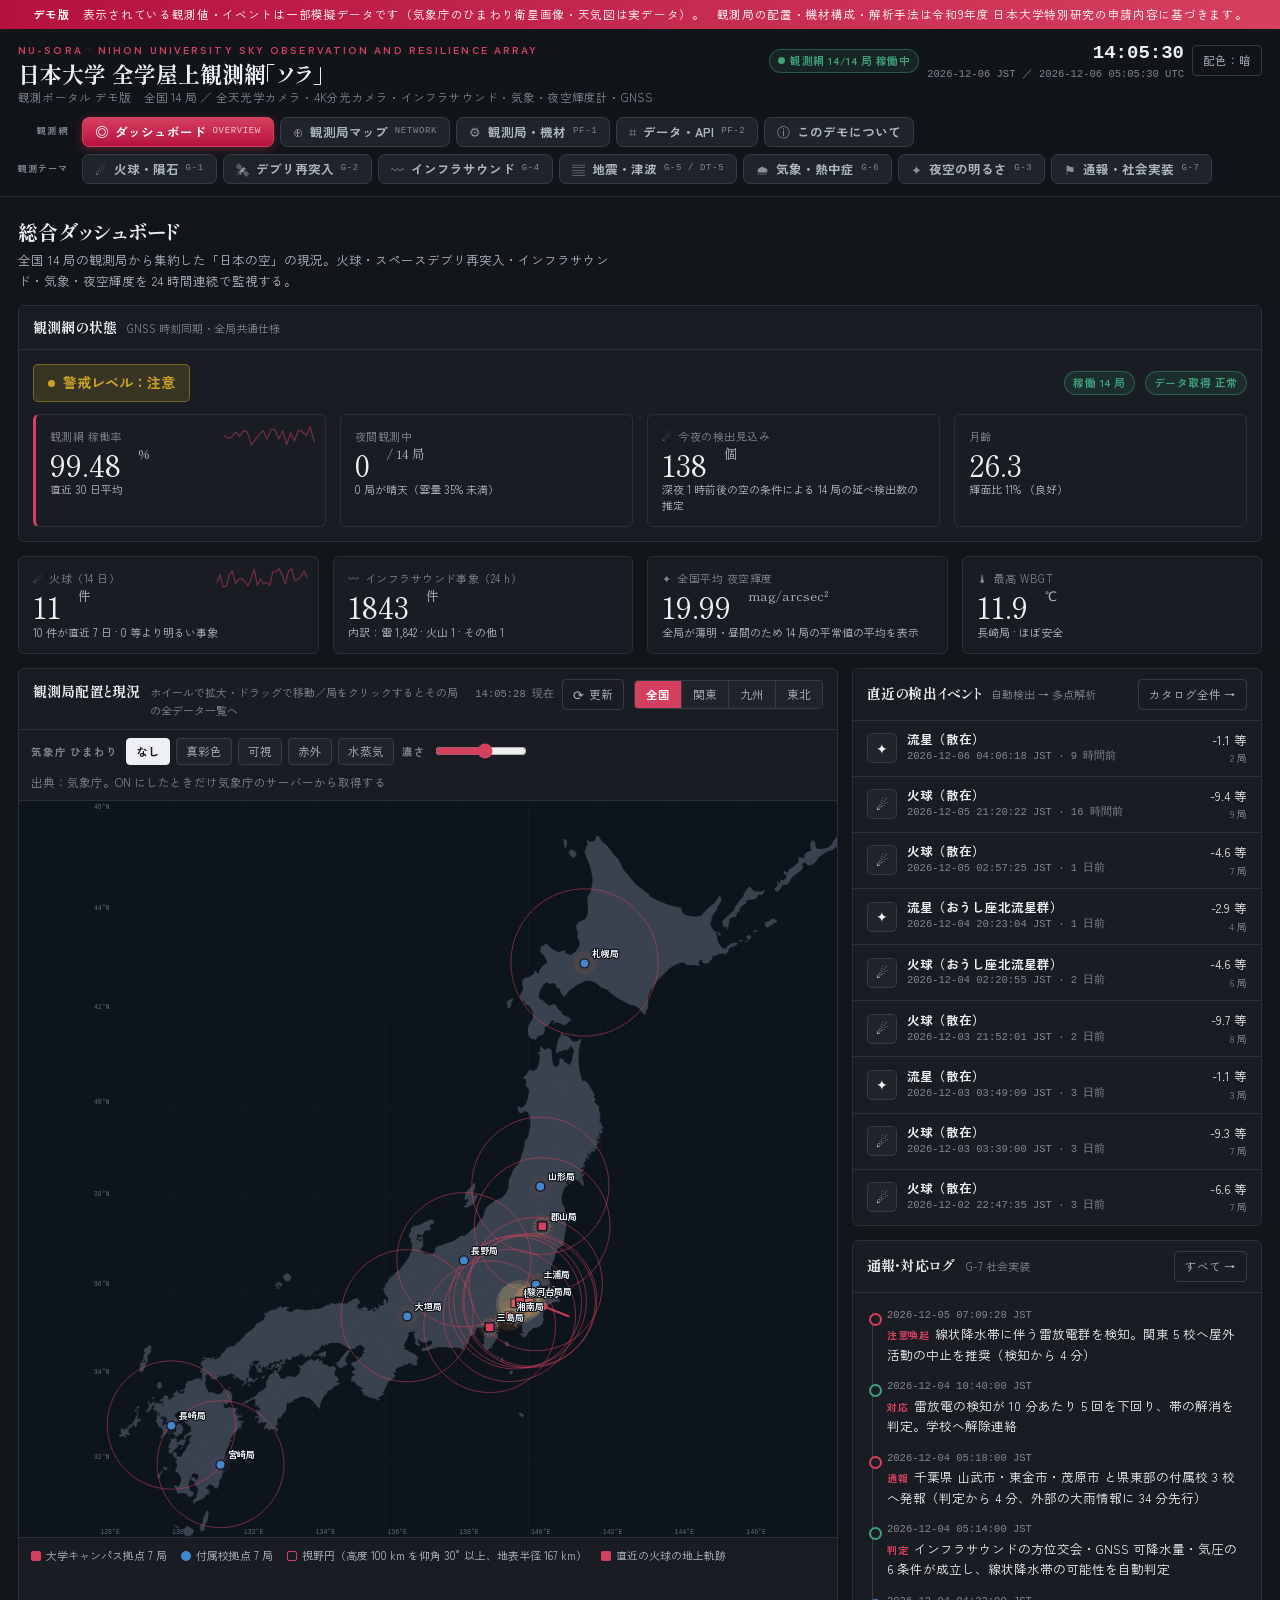
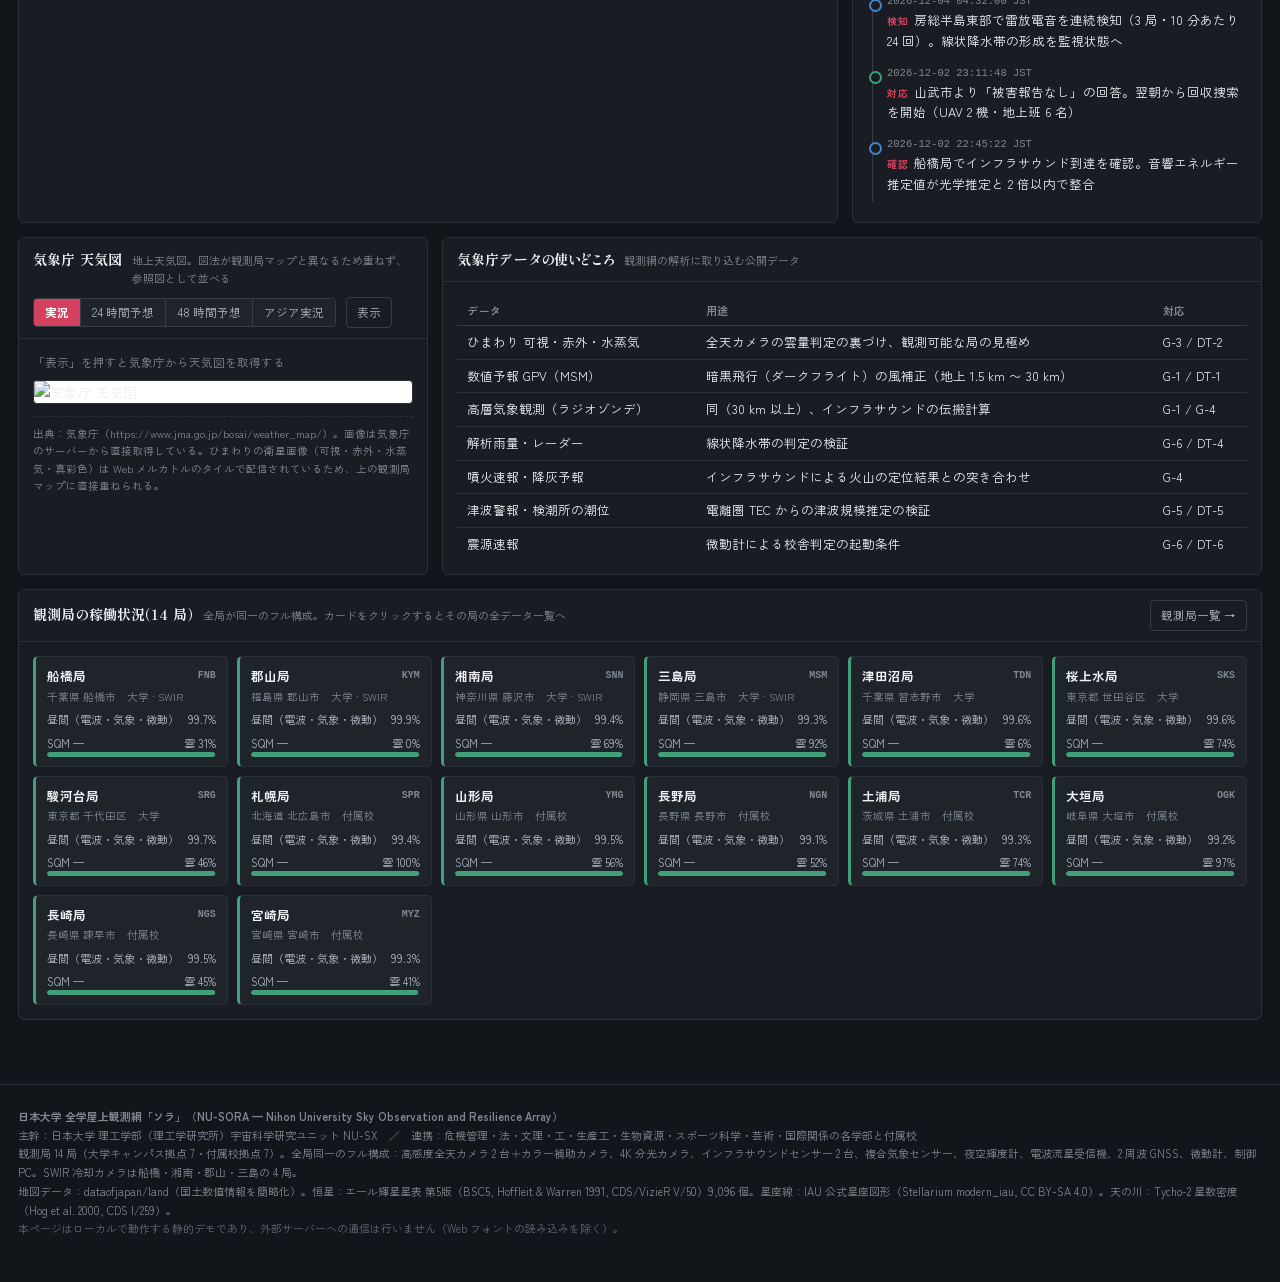
==== nu-sora/index.html @ f5c05a73 "生産工学部の津田沼局を加えて 14 局にする 観測局に生産工学部（津田沼・実籾）を代表する津田沼局（TDN、千葉県習志野市、 35.6940°N 140.0135°E、標高 60 m）を追加し、大学キ" ====
<!doctype html>
<html lang="ja" data-theme="dark">
<head>
<meta charset="utf-8">
<meta name="viewport" content="width=device-width, initial-scale=1">
<title>日本大学 全学屋上観測網「ソラ」（NU-SORA）観測ポータル デモ版</title>
<meta name="description" content="Nihon University Sky Observation and Resilience Array（NU-SORA）観測ポータルのデモ版。全国14局の火球・スペースデブリ再突入・インフラサウンド・気象・夜空輝度の統合表示。">
<meta name="robots" content="noindex">
<link rel="preconnect" href="https://fonts.googleapis.com">
<link rel="preconnect" href="https://fonts.gstatic.com" crossorigin>
<link rel="stylesheet" href="https://fonts.googleapis.com/css2?family=Shippori+Mincho:wght@500;700&family=Zen+Kaku+Gothic+New:wght@400;500;700&display=swap">
<link rel="stylesheet" href="css/app.css">
<link rel="icon" href="data:image/svg+xml,%3Csvg xmlns='http://www.w3.org/2000/svg' viewBox='0 0 32 32'%3E%3Crect width='32' height='32' rx='6' fill='%23B5123E'/%3E%3Cpath d='M6 24 L24 8' stroke='%23fff' stroke-width='2.4' stroke-linecap='round'/%3E%3Ccircle cx='24' cy='8' r='3.2' fill='%23fff'/%3E%3Ccircle cx='9' cy='11' r='1.2' fill='%23fff'/%3E%3Ccircle cx='15' cy='7' r='1' fill='%23fff'/%3E%3Ccircle cx='22' cy='21' r='1' fill='%23fff'/%3E%3C/svg%3E">
</head>
<body>
<a class="skiplink" href="#main">本文へ</a>
<div class="demo-bar">
  <b>デモ版</b>
  <span>表示されている観測値・イベントは一部模擬データです（気象庁のひまわり衛星画像・天気図は実データ）。</span>
  <span>観測局の配置・機材構成・解析手法は令和9年度 日本大学特別研究の申請内容に基づきます。</span>
</div>
<header class="top" id="head"></header>
<main id="main"></main>
<footer>
  <b>日本大学 全学屋上観測網「ソラ」（NU-SORA — Nihon University Sky Observation and Resilience Array）</b><br>
  主幹：日本大学 理工学部（理工学研究所）宇宙科学研究ユニット NU-SX　／　連携：危機管理・法・文理・工・生産工・生物資源・スポーツ科学・芸術・国際関係の各学部と付属校<br>
  観測局 14 局（大学キャンパス拠点 7・付属校拠点 7）。全局同一のフル構成：高感度全天カメラ 2 台＋カラー補助カメラ、4K 分光カメラ、インフラサウンドセンサー 2 台、複合気象センサー、夜空輝度計、電波流星受信機、2 周波 GNSS、微動計、制御 PC。SWIR 冷却カメラは船橋・湘南・郡山・三島の 4 局。<br>
  地図データ：dataofjapan/land（国土数値情報を簡略化）。恒星：エール輝星星表 第5版（BSC5, Hoffleit &amp; Warren 1991, CDS/VizieR V/50）9,096 個。星座線：IAU 公式星座図形（Stellarium modern_iau, CC BY-SA 4.0）。天の川：Tycho-2 星数密度（Hog et al. 2000, CDS I/259）。<br>
  <span style="opacity:.7">本ページはローカルで動作する静的デモであり、外部サーバーへの通信は行いません（Web フォントの読み込みを除く）。</span>
</footer>
<script src="js/geo-japan.js"></script>
<script src="js/starcatalog.js"></script>
<script src="js/core.js"></script>
<script src="js/data.js"></script>
<script src="js/events.js"></script>
<script src="js/map.js"></script>
<script src="js/jma.js"></script>
<script src="js/nied.js"></script>
<script src="js/sky.js"></script>
<script src="js/infra.js"></script>
<script src="js/sensors.js"></script>
<script src="js/views1.js"></script>
<script src="js/views2.js"></script>
<script src="js/views3.js"></script>
<script src="js/views4.js"></script>
<script src="js/app.js"></script>
</body>
</html>
---- nu-sora/css/app.css ----
/* NU-SORA デモ / スタイル（提案書図版と同じ配色・書体系統） */
:root{
  --bg:#12151A; --bg2:#0D1014; --panel:#191D23; --panel2:#1F242B; --sea:#0E141B; --land:#39424E;
  --ink:#EDEFF2; --ink2:#AEB6C0; --muted:#7E8792; --rule:#2A3038; --rule2:#353C46;
  --accent:#D6405F; --accent2:#B5123E;
  --c-u:#D6405F; --c-s:#4585CC;
  --c-ok:#3FA07A; --c-cau:#C9A227; --c-warn:#D98A1C; --c-crit:#D6405F; --c-info:#4585CC;
  --c-sky:#7C6FD0; --c-infra:#3FA07A; --c-met:#3D8FBF; --c-spec:#C77DBB;
  --tip-bg:#0B0E12; --shadow:0 8px 30px rgba(0,0,0,.45);
  color-scheme:dark;
}
:root[data-theme="light"]{
  --bg:#F3F4F2; --bg2:#EAECEA; --panel:#FFFFFF; --panel2:#F7F8F7; --sea:#E6ECEF; --land:#D9D8D1;
  --ink:#1E2226; --ink2:#575E66; --muted:#8A9198; --rule:#D9DCDF; --rule2:#C7CCD2;
  --accent:#B5123E; --accent2:#8E0E31;
  --c-u:#B5123E; --c-s:#1F5FA8;
  --c-ok:#2E8B6A; --c-cau:#B08A12; --c-warn:#D98A1C; --c-crit:#B5123E; --c-info:#1F5FA8;
  --c-sky:#5A4CB0; --c-infra:#2E8B6A; --c-met:#256B94; --c-spec:#9B4E90;
  --tip-bg:#1E2226; --shadow:0 6px 24px rgba(0,0,0,.14);
  color-scheme:light;
}
*{box-sizing:border-box}
html,body{margin:0;padding:0}
body{overflow-x:hidden;background:var(--bg);color:var(--ink);font-size:13.5px;line-height:1.65;
  font-family:"Zen Kaku Gothic New","Hiragino Sans","Noto Sans JP","Yu Gothic UI",sans-serif;
  font-feature-settings:"palt";-webkit-font-smoothing:antialiased}
h1,h2,h3,h4{font-family:"Shippori Mincho","Hiragino Mincho ProN","Yu Mincho",serif;font-weight:700;margin:0}
a{color:var(--accent);text-decoration:none} a:hover{text-decoration:underline}
button{font:inherit}
.num,.mono{font-variant-numeric:tabular-nums;font-family:ui-monospace,"SFMono-Regular",Menlo,Consolas,monospace}

/* ---------- ヘッダ ---------- */
.demo-bar{background:linear-gradient(90deg,var(--accent2),var(--accent));color:#fff;font-size:11.5px;
  letter-spacing:.06em;padding:5px 18px;display:flex;gap:12px;align-items:center;justify-content:center;flex-wrap:wrap}
.demo-bar b{font-weight:700}
header.top{position:sticky;top:0;z-index:40;background:color-mix(in srgb,var(--bg) 92%,transparent);
  backdrop-filter:blur(10px);border-bottom:1px solid var(--rule)}
.top-in{max-width:1440px;margin:0 auto;padding:12px 18px 0;display:grid;grid-template-columns:1fr auto;gap:14px;align-items:start}
.brand .eyebrow{font-size:10.5px;letter-spacing:.2em;color:var(--accent);font-weight:700;text-transform:uppercase}
.brand h1{font-size:22px;line-height:1.2;margin:2px 0 1px}
.brand .sub{font-size:11.5px;color:var(--muted);letter-spacing:.02em}
.hstat{display:flex;gap:8px;align-items:center;flex-wrap:wrap;justify-content:flex-end}
.clock{text-align:right;line-height:1.35}
.clock .jst{font-size:19px;font-weight:600;font-variant-numeric:tabular-nums;font-family:ui-monospace,monospace}
.clock .utc{font-size:10.5px;color:var(--muted);font-variant-numeric:tabular-nums;font-family:ui-monospace,monospace}
.iconbtn{background:none;border:1px solid var(--rule2);color:var(--ink2);border-radius:4px;padding:5px 10px;
  font-size:11.5px;cursor:pointer;white-space:nowrap}
.iconbtn:hover{border-color:var(--accent);color:var(--ink)}
.iconbtn:disabled{opacity:.55;cursor:default}
.reftool{display:inline-flex;align-items:center;gap:8px}
.reftool .reftime{font-size:10.5px;color:var(--muted);font-variant-numeric:tabular-nums;
  font-family:ui-monospace,monospace;white-space:nowrap}
.refbtn{display:inline-flex;align-items:center;gap:5px}
.refbtn .refico{display:inline-block;font-size:13px;line-height:1}
.refbtn.spin .refico{animation:refspin .7s linear infinite}
@keyframes refspin{to{transform:rotate(360deg)}}
@media (prefers-reduced-motion:reduce){.refbtn.spin .refico{animation:none}}
nav.tabs{max-width:1440px;margin:0 auto;padding:10px 18px 12px;display:flex;flex-direction:column;gap:7px}
.tabrow{display:flex;gap:6px;flex-wrap:wrap;align-items:center}
.tabrow .grp{font-size:9px;letter-spacing:.12em;color:var(--muted);font-weight:700;
  width:6.4em;flex:none;text-align:right;padding-right:8px;white-space:nowrap}
nav.tabs button{display:inline-flex;align-items:center;gap:7px;cursor:pointer;white-space:nowrap;
  background:var(--panel2);border:1px solid var(--rule2);border-radius:7px;color:var(--ink2);
  padding:6px 12px;font-size:12.5px;line-height:1.3;
  transition:border-color .13s,background .13s,color .13s,transform .13s}
nav.tabs button .ic{font-size:13px;line-height:1;opacity:.75}
nav.tabs button .lb{font-weight:600}
nav.tabs button .tg{font-size:9px;letter-spacing:.07em;color:var(--muted);font-family:ui-monospace,monospace}
nav.tabs button:hover{border-color:var(--accent);color:var(--ink);transform:translateY(-1px)}
nav.tabs button:hover .ic{opacity:1}
nav.tabs button:focus-visible{outline:2px solid var(--accent);outline-offset:2px}
nav.tabs button[aria-selected="true"]{background:linear-gradient(180deg,var(--accent),var(--accent2));
  border-color:var(--accent);color:#fff;box-shadow:0 2px 10px color-mix(in srgb,var(--accent) 34%,transparent)}
nav.tabs button[aria-selected="true"] .ic{opacity:1}
nav.tabs button[aria-selected="true"] .tg{color:rgba(255,255,255,.72)}
@media(max-width:760px){
  nav.tabs{padding:8px 12px 10px;gap:5px}
  .tabrow .grp{display:none}
  nav.tabs button{padding:5px 9px;font-size:11.5px;gap:5px}
  nav.tabs button .tg{display:none}
}
main{max-width:1440px;margin:0 auto;padding:18px 18px 64px}
.page-h{margin-bottom:14px}
.page-h h2{font-size:20px;margin-bottom:2px}
.page-h p{margin:0;color:var(--ink2);font-size:12.5px;max-width:86ch}
.grid{display:grid;gap:14px}
.grid>*{min-width:0}
.g2{grid-template-columns:repeat(2,minmax(0,1fr))}
.g3{grid-template-columns:repeat(3,minmax(0,1fr))}
.g4{grid-template-columns:repeat(4,minmax(0,1fr))}
.g-2-1{grid-template-columns:minmax(0,2fr) minmax(0,1fr)}
.g-1-2{grid-template-columns:minmax(0,1fr) minmax(0,2fr)}
.g-3-2{grid-template-columns:minmax(0,3fr) minmax(0,2fr)}
@media(max-width:1180px){.g4{grid-template-columns:repeat(2,minmax(0,1fr))}
  .g3,.g-2-1,.g-1-2,.g-3-2{grid-template-columns:minmax(0,1fr)}}
@media(max-width:760px){
  .g2,.g4{grid-template-columns:minmax(0,1fr)}
  main{padding:14px 12px 48px}
  .top-in{grid-template-columns:minmax(0,1fr);padding:10px 12px 0}
  .hstat{justify-content:flex-start}
  .brand h1{font-size:19px}
  .demo-bar{padding:5px 12px;font-size:11px;gap:6px}
  .kpi .kv{font-size:25px}
  .kpi.has-spark .kl{padding-right:0}
  .kpi .spark{display:none}
  .clock{text-align:left}
  .clock .jst{font-size:17px}
  .panel-b{padding:11px}
  .kv.wide{grid-template-columns:8em minmax(0,1fr)}
}

/* ---------- パネル ---------- */
.panel{background:var(--panel);border:1px solid var(--rule);border-radius:6px;overflow:hidden}
.panel-h{display:flex;align-items:baseline;gap:10px;padding:10px 14px;border-bottom:1px solid var(--rule);flex-wrap:wrap}
.panel-h h3{font-size:14px;letter-spacing:.01em}
.panel-note{font-size:11px;color:var(--muted);flex:1}
.panel-h .tools{margin-left:auto;display:flex;gap:6px;align-items:center;flex-wrap:wrap}
.panel-b{padding:14px}
.panel-b.flush{padding:0}
.panel.hero{border-color:var(--rule2)}

/* ---------- KPI ---------- */
.kpi{background:var(--panel);border:1px solid var(--rule);border-radius:6px;padding:12px 14px;position:relative;overflow:hidden}
.kpi .kl{font-size:11px;color:var(--muted);letter-spacing:.04em;display:flex;gap:6px;align-items:center;min-height:1.6em}
.kpi.has-spark .kl{padding-right:104px}
.kpi .kv{font-family:"Shippori Mincho",serif;font-size:30px;line-height:1.15;font-variant-numeric:tabular-nums;margin-top:2px}
.kpi .kv small{font-size:13px;font-family:inherit;color:var(--ink2);margin-left:3px}
.kpi .ks{font-size:11px;color:var(--ink2);margin-top:1px;line-height:1.45}
.kpi .spark{position:absolute;right:10px;top:10px;opacity:.5;width:92px}
.kpi.acc{border-left:3px solid var(--accent)}

/* ---------- バッジ・部品 ---------- */
.badge{display:inline-flex;align-items:center;gap:5px;font-size:10.5px;font-weight:700;letter-spacing:.05em;
  padding:2px 8px;border-radius:999px;border:1px solid var(--rule2);color:var(--ink2);white-space:nowrap}
.badge.ok{color:var(--c-ok);border-color:color-mix(in srgb,var(--c-ok) 45%,transparent);background:color-mix(in srgb,var(--c-ok) 12%,transparent)}
.badge.warn{color:var(--c-warn);border-color:color-mix(in srgb,var(--c-warn) 45%,transparent);background:color-mix(in srgb,var(--c-warn) 12%,transparent)}
.badge.crit{color:var(--c-crit);border-color:color-mix(in srgb,var(--c-crit) 50%,transparent);background:color-mix(in srgb,var(--c-crit) 14%,transparent)}
.badge.info{color:var(--c-info);border-color:color-mix(in srgb,var(--c-info) 45%,transparent);background:color-mix(in srgb,var(--c-info) 12%,transparent)}
.badge.dim{opacity:.75}
.dot{width:7px;height:7px;border-radius:50%;background:currentColor;display:inline-block}
.mbar{height:5px;background:var(--rule);border-radius:3px;overflow:hidden;min-width:48px}
.mbar i{display:block;height:100%;background:var(--accent);border-radius:3px}
.mbar i.ok{background:var(--c-ok)} .mbar i.warn{background:var(--c-warn)} .mbar i.crit{background:var(--c-crit)}
.mbar i.info{background:var(--c-info)}
.chips{display:flex;gap:6px;flex-wrap:wrap}
.chip{border:1px solid var(--rule2);background:var(--panel2);color:var(--ink2);border-radius:4px;
  padding:3px 9px;font-size:11.5px;cursor:pointer}
.chip:hover{border-color:var(--accent);color:var(--ink)}
.chip[aria-pressed="true"]{background:var(--ink);color:var(--bg);border-color:var(--ink);font-weight:700}
:root[data-theme="light"] .chip[aria-pressed="true"]{background:var(--ink);color:#fff}
.seg{display:inline-flex;border:1px solid var(--rule2);border-radius:4px;overflow:hidden}
.seg button{background:var(--panel2);border:0;border-right:1px solid var(--rule2);color:var(--ink2);
  padding:4px 11px;font-size:11.5px;cursor:pointer}
.seg button:last-child{border-right:0}
.seg button[aria-pressed="true"]{background:var(--accent);color:#fff;font-weight:700}
.note{font-size:11.5px;color:var(--muted);margin-top:8px;line-height:1.6}
.src{font-size:10.5px;color:var(--muted);border-top:1px dashed var(--rule);padding-top:8px;margin-top:12px}

/* ---------- 定義リスト ---------- */
.kv{display:grid;grid-template-columns:auto 1fr;gap:2px 14px;margin:0;font-size:12.5px}
.kv dt{color:var(--muted);white-space:nowrap}
.kv dd{margin:0;font-variant-numeric:tabular-nums}
.kv.wide{grid-template-columns:9.5em 1fr}
.kv2{display:grid;grid-template-columns:repeat(2,auto 1fr);gap:2px 14px}
@media(max-width:700px){.kv2{grid-template-columns:auto 1fr}}
dd.hi{color:var(--accent);font-weight:700}
dd.mono,dt.mono{font-family:ui-monospace,monospace}

/* ---------- テーブル ---------- */
.tw{overflow-x:auto}
table.tbl{border-collapse:collapse;width:100%;font-size:12.5px}
table.tbl th{text-align:left;font-weight:700;color:var(--muted);font-size:10.5px;letter-spacing:.06em;
  padding:6px 10px;border-bottom:1px solid var(--rule2);white-space:nowrap;position:sticky;top:0;background:var(--panel)}
table.tbl td b{white-space:nowrap}
table.tbl td{padding:6px 10px;border-bottom:1px solid var(--rule);vertical-align:middle;font-variant-numeric:tabular-nums}
table.tbl tr:last-child td{border-bottom:0}
table.tbl tbody tr.clk{cursor:pointer}
table.tbl tbody tr.clk:hover{background:var(--panel2)}
table.tbl tbody tr.on{background:color-mix(in srgb,var(--accent) 12%,transparent)}
table.tbl td.r,table.tbl th.r{text-align:right}
table.tbl td.c,table.tbl th.c{text-align:center}
table.tbl .sm{font-size:11px;color:var(--muted)}
table.tbl.refs td{padding:9px 12px;line-height:1.7}
table.tbl.refs td:first-child{width:52%}
table.tbl.refs i{font-style:normal;color:var(--ink)}
table.tbl.refs td:last-child{color:var(--ink2);font-size:12px}
table.tbl.refs .refsub{font-size:11px;color:var(--muted)}
table.tbl.refs a.doi{display:inline-block;margin:4px 8px 0 0;font-size:11px;font-family:ui-monospace,monospace;
  border:1px solid var(--rule2);border-radius:3px;padding:1px 7px;text-decoration:none;color:var(--accent)}
table.tbl.refs a.doi:hover{border-color:var(--accent);text-decoration:none}

/* ---------- チャート ---------- */
svg.chart{width:100%;height:auto;display:block;overflow:visible}
svg.chart .grid{stroke:var(--rule);stroke-width:.7}
svg.chart .grid-v{opacity:.5}
svg.chart .axl{font-size:10px;fill:var(--muted);font-family:ui-monospace,monospace}
svg.chart .axt{font-size:9.5px;fill:var(--muted);letter-spacing:.04em}
svg.gauge{width:180px;height:auto;display:block}
svg.gauge .gv{font-family:"Shippori Mincho",serif;font-size:24px;font-weight:700;fill:var(--ink)}
svg.gauge .gl{font-size:10px;fill:var(--muted)}
svg.gauge .axl{font-size:9px;fill:var(--muted)}
svg.spark{display:block}
.legend{display:flex;gap:12px;flex-wrap:wrap;font-size:11px;color:var(--ink2);margin-top:8px}
.legend .lg{display:inline-flex;align-items:center;gap:5px}
.legend .lg i{width:11px;height:9px;display:inline-block;border-radius:2px}

/* ---------- 地図 ---------- */
.mapwrap{position:relative;background:var(--sea);border-radius:4px;overflow:hidden;--mk:1}
svg.jmap{width:100%;height:auto;display:block;cursor:grab;touch-action:none}
svg.jmap.grabbing{cursor:grabbing}
.m-sea{fill:var(--sea)}
.m-pref{fill:var(--land);stroke:#4A5462;stroke-width:.45;stroke-opacity:.9}
:root[data-theme="light"] .m-pref{stroke:#FBFBFA;stroke-width:.5}
.m-grid .gl{stroke:var(--rule);stroke-width:.5;opacity:.55}
.m-grid .gt{font-size:8px;fill:var(--muted);opacity:.75;font-family:ui-monospace,monospace}
.fov{fill:none;stroke:var(--accent);stroke-width:calc(1 * var(--mk));vector-effect:non-scaling-stroke}
.stm{cursor:pointer}
.stm .mk{fill:var(--c-u);stroke:var(--bg);stroke-width:1.6;transform:scale(var(--mk));transform-origin:0 0}
.stm.s .mk{fill:var(--c-s)}
.stm.q-warn .mk{fill:var(--c-warn)} .stm.q-down .mk{fill:var(--muted)}
.stm .swirring{fill:none;stroke:var(--ink);stroke-width:.9;opacity:.5;stroke-dasharray:2 2;transform:scale(var(--mk));transform-origin:0 0}
.stm:hover .mk,.stm:focus .mk{stroke:var(--ink)}
.stm.sel .mk{stroke:var(--accent);stroke-width:2.6}
.stm .halo{pointer-events:none}
.m-lbl .stl{font-size:calc(11px * var(--mk));fill:var(--ink);paint-order:stroke;stroke:var(--sea);stroke-width:calc(2.6px * var(--mk));
  stroke-linejoin:round;font-weight:600;pointer-events:none}
.maptip{position:absolute;z-index:6;background:var(--tip-bg);color:#F2F3F4;border-radius:5px;padding:8px 11px;
  font-size:11.5px;max-width:280px;pointer-events:none;box-shadow:var(--shadow);line-height:1.5}
:root[data-theme="light"] .maptip{color:#F2F3F4}
.maptip b{font-size:12.5px;display:block}
.maptip span{display:block}
.maptip .mt-s{opacity:.7;font-size:10.5px}
.maptip .mt-h{opacity:.85;margin-top:4px;font-size:10.5px}
.maptip .mt-d{opacity:.6;font-size:10px;font-family:ui-monospace,monospace;margin-top:3px}
.maptip .mt-x{margin-top:5px;padding-top:5px;border-top:1px solid rgba(255,255,255,.16);font-size:11px}
.mapbar{display:flex;gap:8px;align-items:center;flex-wrap:wrap;padding:8px 12px;border-bottom:1px solid var(--rule);font-size:11.5px}
.mapbar .lbl{color:var(--muted);font-size:10.5px;letter-spacing:.08em;font-weight:700}
.maplegend{display:flex;gap:14px;flex-wrap:wrap;padding:8px 12px;border-top:1px solid var(--rule);font-size:11px;color:var(--ink2)}
.maplegend i{width:10px;height:10px;display:inline-block;border-radius:2px;margin-right:5px;vertical-align:-1px}
.gradbar{height:9px;width:150px;border-radius:2px;display:inline-block;vertical-align:-1px}

/* ---------- サロゲートモデルの稼働表示 ---------- */
.srg-live{display:flex;gap:14px;align-items:center;flex-wrap:wrap;padding:8px 12px;margin-bottom:11px;
  background:var(--bg2);border:1px solid var(--rule);border-left:3px solid var(--c-ok);border-radius:4px;
  font-size:11.5px;color:var(--ink2)}
.srg-live b{color:var(--ink)}
.srg-live .srg-dot{width:8px;height:8px;border-radius:50%;background:var(--c-ok);display:inline-block;
  box-shadow:0 0 0 0 color-mix(in srgb,var(--c-ok) 70%,transparent);animation:srgpulse 2s infinite}
@keyframes srgpulse{70%{box-shadow:0 0 0 7px rgba(0,0,0,0)}100%{box-shadow:0 0 0 0 rgba(0,0,0,0)}}
@media (prefers-reduced-motion:reduce){.srg-live .srg-dot{animation:none}}
.srg-live .srg-kv{font-variant-numeric:tabular-nums}
.draft{background:var(--bg2);border:1px solid var(--rule);border-radius:4px;padding:12px 14px;
  font-size:12.5px;line-height:1.75;white-space:pre-wrap;color:var(--ink2)}

/* ---------- 気象庁オーバーレイ ---------- */
.jma-bar{border-bottom:1px solid var(--rule)}
.jma-bar .jma-stat{font-size:10.5px;color:var(--muted);font-variant-numeric:tabular-nums;min-width:9em}
.jma-op{width:92px;accent-color:var(--accent);vertical-align:middle}
.jma-sat image{image-rendering:auto}
.jma-chart{display:block;width:100%;height:auto;margin-top:8px;border:1px solid var(--rule);
  border-radius:4px;background:#fff}

/* ---------- 全天カメラ ---------- */
.allsky{display:block;border-radius:4px;background:#0A0D12}
.skygrid{display:grid;grid-template-columns:repeat(auto-fill,minmax(210px,1fr));gap:12px}
.skycard{background:var(--panel2);border:1px solid var(--rule);border-radius:5px;overflow:hidden;cursor:pointer}
.skycard:hover{border-color:var(--accent)}
.skycard .sc-h{display:flex;justify-content:space-between;align-items:center;padding:6px 9px;font-size:11.5px}
.skycard .sc-h b{font-weight:700}

/* ---------- センサー別カード ---------- */
.sngrid{display:grid;grid-template-columns:repeat(auto-fill,minmax(215px,1fr));gap:10px}
.sncard{background:var(--bg2);border:1px solid var(--rule);border-radius:5px;padding:8px 10px 6px;cursor:pointer}
.sncard:hover{border-color:var(--accent)}
.sncard .sn-h{display:flex;align-items:center;gap:6px;font-size:12px}
.sncard .sn-h .sid{font-size:9.5px;color:var(--muted);font-family:ui-monospace,monospace}
.sncard .sn-h .hint{font-size:10px}
.sncard .sn-big{font-family:"Shippori Mincho",serif;font-size:25px;line-height:1.2;margin:3px 0 4px;
  font-variant-numeric:tabular-nums;display:flex;align-items:baseline;gap:4px;flex-wrap:wrap}
.sncard .sn-big small{font-size:10.5px;font-family:"Zen Kaku Gothic New",sans-serif;color:var(--ink2)}
.sncard .sn-big .sn-sub{font-size:10px;font-family:"Zen Kaku Gothic New",sans-serif;color:var(--muted)}
.sncard .sn-rows{display:grid;grid-template-columns:1fr 1fr;gap:1px 10px;font-size:11px;color:var(--ink2);
  font-variant-numeric:tabular-nums}
.sncard .sn-rows .sm{font-size:10px;color:var(--muted)}
.sncard .sn-foot{display:flex;align-items:center;justify-content:space-between;gap:6px;margin-top:5px;
  padding-top:5px;border-top:1px solid var(--rule)}

/* ---------- 電波流星 FFT ---------- */
.hrogrid{display:grid;grid-template-columns:repeat(auto-fill,minmax(268px,1fr));gap:10px}
.hrocard{background:#05070d;border:1px solid var(--rule);border-radius:5px;padding:6px 8px 3px;cursor:pointer}
.hrocard:hover{border-color:var(--accent)}
.hrocard .hro-h{display:flex;align-items:center;gap:6px;font-size:12px;margin-bottom:3px;color:var(--ink)}
.hrocard .hro-h .sid{font-size:9.5px;color:var(--muted);font-family:ui-monospace,monospace}
canvas.hrofft{display:block;width:100%;height:auto;image-rendering:pixelated}
.hrolegend{display:flex;gap:14px;flex-wrap:wrap;font-size:11px;color:var(--ink2);margin-top:10px}

/* ---------- インフラサウンド 実況グラフ ---------- */
.infbar{display:flex;gap:10px;align-items:center;flex-wrap:wrap;padding-bottom:10px;
  border-bottom:1px solid var(--rule);margin-bottom:11px}
.infbar .lbl{font-size:10.5px;letter-spacing:.08em;color:var(--muted);font-weight:700}
.chip.chch{display:inline-flex;align-items:center;gap:6px}
.chip.chch .bdot{width:9px;height:9px;border-radius:2px;display:inline-block;opacity:.3}
.chip.chch .chband{font-size:9.5px;color:var(--muted);font-family:ui-monospace,monospace}
.chip.chch[aria-pressed="true"]{background:var(--panel2);color:var(--ink);border-color:var(--bc);font-weight:700}
.chip.chch[aria-pressed="true"] .bdot{opacity:1}
.infgrid{display:grid;grid-template-columns:repeat(auto-fill,minmax(270px,1fr));gap:10px}
.infcard{background:var(--bg2);border:1px solid var(--rule);border-radius:5px;padding:7px 9px 4px;cursor:pointer}
.infcard:hover{border-color:var(--accent)}
.infcard.bad{border-left:3px solid var(--c-warn)}
.infcard .inf-h{display:flex;align-items:center;gap:7px;font-size:12px;margin-bottom:3px}
.infcard .inf-h .sid{font-size:9.5px;color:var(--muted);font-family:ui-monospace,monospace}
canvas.infstrip{display:block;width:100%;height:auto}

/* ---------- イベント一覧 ---------- */
.evlist{display:flex;flex-direction:column}
.evrow{display:grid;grid-template-columns:auto 1fr auto;gap:10px;align-items:center;padding:9px 14px;
  border-bottom:1px solid var(--rule);cursor:pointer}
.evrow:hover{background:var(--panel2)}
.evrow.on{background:color-mix(in srgb,var(--accent) 10%,transparent)}
.evrow:last-child{border-bottom:0}
.evrow .ei{width:30px;height:30px;border-radius:5px;display:grid;place-items:center;font-size:14px;
  background:var(--panel2);border:1px solid var(--rule2)}
.evrow .en{font-size:12.5px;font-weight:600;line-height:1.35}
.evrow .em{font-size:10.5px;color:var(--muted);font-family:ui-monospace,monospace}
.evrow .ev{text-align:right;font-variant-numeric:tabular-nums;font-size:12.5px;white-space:nowrap}
.evrow .ev small{display:block;font-size:10px;color:var(--muted)}

/* ---------- タイムライン ---------- */
.tl{list-style:none;margin:0;padding:0 0 0 20px;position:relative}
.tl:before{content:"";position:absolute;left:5px;top:6px;bottom:6px;width:1px;background:var(--rule2)}
.tl li{position:relative;padding:0 0 13px}
.tl li:before{content:"";position:absolute;left:-18px;top:6px;width:9px;height:9px;border-radius:50%;
  background:var(--panel);border:2px solid var(--accent)}
.tl li.i-info:before{border-color:var(--c-info)} .tl li.i-ok:before{border-color:var(--c-ok)}
.tl li.i-warn:before{border-color:var(--c-warn)}
.tl .tt{font-size:10.5px;color:var(--muted);font-family:ui-monospace,monospace}
.tl .tx{font-size:12.5px}
.tl .tg{font-size:10px;font-weight:700;letter-spacing:.06em;color:var(--accent);margin-right:6px}

/* ---------- 機材リスト ---------- */
.eqlist{display:grid;gap:8px}
.eqrow{display:grid;grid-template-columns:auto 1fr auto;gap:10px;align-items:start;
  padding:8px 10px;background:var(--panel2);border:1px solid var(--rule);border-radius:4px}
.eqrow .ec{font-size:9.5px;letter-spacing:.08em;color:var(--muted);border:1px solid var(--rule2);
  border-radius:3px;padding:1px 6px;white-space:nowrap;margin-top:2px}
.eqrow .en{font-size:12.5px;font-weight:600}
.eqrow .ed{font-size:11px;color:var(--ink2);line-height:1.5}
.eqrow .et{font-size:10.5px;color:var(--muted)}

/* ---------- スペクトル ---------- */
.spec-lines{display:flex;gap:6px;flex-wrap:wrap;margin-top:10px}
.spec-lines .sl{font-size:10.5px;border:1px solid var(--rule2);border-radius:3px;padding:1px 7px;
  font-family:ui-monospace,monospace;color:var(--ink2)}
.spec-lines .sl.hi{border-color:var(--accent);color:var(--accent);font-weight:700}
.spec-lines .sl.band{font-weight:700}
.specbar{display:flex;gap:10px;align-items:center;flex-wrap:wrap;padding:0 0 10px;
  border-bottom:1px solid var(--rule);margin-bottom:10px}
.specbar .lbl{font-size:10.5px;letter-spacing:.08em;color:var(--muted);font-weight:700}
.chip.band{display:inline-flex;align-items:center;gap:6px}
.chip.band .bdot{width:9px;height:9px;border-radius:2px;display:inline-block;opacity:.35}
.chip.band[aria-pressed="true"]{background:var(--panel2);color:var(--ink);border-color:var(--bc);font-weight:700}
.chip.band[aria-pressed="true"] .bdot{opacity:1}
.specref{display:grid;grid-template-columns:repeat(auto-fit,minmax(280px,1fr));gap:12px;margin-top:12px;
  padding-top:12px;border-top:1px dashed var(--rule)}
.specfig{margin:0}
.specfig img{width:100%;height:auto;display:block;border:1px solid var(--rule);border-radius:4px;background:#fff}
.specfig figcaption{font-size:10.5px;color:var(--muted);margin-top:5px;line-height:1.5}

/* ---------- その他 ---------- */
.hint{font-size:11.5px;color:var(--muted)}
.split{display:flex;gap:10px;align-items:center;flex-wrap:wrap}
.spacer{flex:1}
.big{font-family:"Shippori Mincho",serif;font-size:26px;font-variant-numeric:tabular-nums;line-height:1.2}
.lvl{display:inline-flex;align-items:center;gap:8px;padding:6px 14px;border-radius:5px;font-weight:700;font-size:14px}
.lvl.平常{background:color-mix(in srgb,var(--c-ok) 16%,transparent);color:var(--c-ok);border:1px solid color-mix(in srgb,var(--c-ok) 40%,transparent)}
.lvl.注意{background:color-mix(in srgb,var(--c-cau) 18%,transparent);color:var(--c-cau);border:1px solid color-mix(in srgb,var(--c-cau) 45%,transparent)}
.lvl.警戒{background:color-mix(in srgb,var(--c-warn) 18%,transparent);color:var(--c-warn);border:1px solid color-mix(in srgb,var(--c-warn) 45%,transparent)}
.lvl.重大{background:color-mix(in srgb,var(--c-crit) 18%,transparent);color:var(--c-crit);border:1px solid color-mix(in srgb,var(--c-crit) 45%,transparent)}
.stgrid{display:grid;grid-template-columns:repeat(auto-fill,minmax(178px,1fr));gap:9px}
.stcard{background:var(--panel2);border:1px solid var(--rule);border-radius:5px;padding:9px 11px;cursor:pointer;
  border-left:3px solid var(--c-ok)}
.stcard:hover{border-color:var(--accent);border-left-color:var(--accent)}
.stcard.warn{border-left-color:var(--c-warn)} .stcard.down{border-left-color:var(--muted)}
.stcard .sn{font-size:12.5px;font-weight:700;display:flex;justify-content:space-between;align-items:center;gap:6px}
.stcard .sid{font-size:10px;color:var(--muted);font-family:ui-monospace,monospace}
.stcard .sr{font-size:10.5px;color:var(--muted);margin-top:1px}
.stcard .sv{font-size:11px;color:var(--ink2);margin-top:5px;display:flex;justify-content:space-between;font-variant-numeric:tabular-nums}
.api{background:var(--bg2);border:1px solid var(--rule);border-radius:4px;padding:11px 13px;font-size:11.5px;
  font-family:ui-monospace,monospace;overflow-x:auto;white-space:pre;line-height:1.6;color:var(--ink2)}
.api .k{color:var(--c-info)} .api .m{color:var(--c-ok);font-weight:700} .api .c{color:var(--muted)}
/* 通報ワークフロー */
.chip.wfchip{display:inline-flex;align-items:center;gap:7px;padding:5px 12px;font-size:12.5px}
.chip.wfchip .wfic{font-size:14px;line-height:1}
.chip.wfchip .wftag{font-size:9.5px;color:var(--muted);letter-spacing:.04em}
.chip.wfchip[aria-pressed="true"] .wftag{color:color-mix(in srgb,var(--bg) 70%,var(--ink))}
:root[data-theme="light"] .chip.wfchip[aria-pressed="true"] .wftag{color:rgba(255,255,255,.75)}
.wflead{font-size:12.5px;color:var(--ink2);margin:12px 0 4px;line-height:1.6}
.wflead b{font-family:"Shippori Mincho",serif;font-size:14px;color:var(--ink)}
svg.wf .wfstep{cursor:pointer}
svg.wf .wfstep rect{fill:var(--panel2);stroke:var(--rule2);stroke-width:1;transition:stroke .12s,fill .12s}
svg.wf .wfstep:hover rect{stroke:var(--accent)}
svg.wf .wfstep:focus{outline:none}
svg.wf .wfstep:focus rect{stroke:var(--accent);stroke-width:2}
svg.wf .wfstep rect.on{fill:color-mix(in srgb,var(--accent) 14%,var(--panel2));stroke:var(--accent);stroke-width:1.8}
svg.wf .wfat{fill:var(--accent)}
svg.wf .wfname{font-size:13px;font-weight:700;fill:var(--ink)}
svg.wf .wfdesc{fill:var(--ink2)}
svg.wf .wfmore{font-size:9.5px;fill:var(--muted)}
svg.wf .wfstep:hover .wfmore{fill:var(--accent)}
.stagebox{margin-top:12px}
.stagepanel{background:var(--panel2);border:1px solid var(--rule2);border-left:3px solid var(--accent);
  border-radius:5px;padding:13px 15px}
.stagehead{display:flex;align-items:center;gap:10px;flex-wrap:wrap;padding-bottom:9px;border-bottom:1px solid var(--rule)}
.stagehead b{font-size:15px;font-family:"Shippori Mincho",serif}
.stageno{font-size:10.5px;font-family:ui-monospace,monospace;color:#fff;background:var(--accent);
  border-radius:3px;padding:1px 7px;font-weight:700}
.tier{display:grid;grid-template-columns:auto 1fr;gap:4px 12px;font-size:12px}
footer{max-width:1440px;margin:0 auto;padding:22px 18px 44px;border-top:1px solid var(--rule);
  color:var(--muted);font-size:11px;line-height:1.7}
.skiplink{position:absolute;left:-9999px}
.skiplink:focus{left:8px;top:8px;background:var(--panel);padding:6px 12px;z-index:99;border-radius:4px}
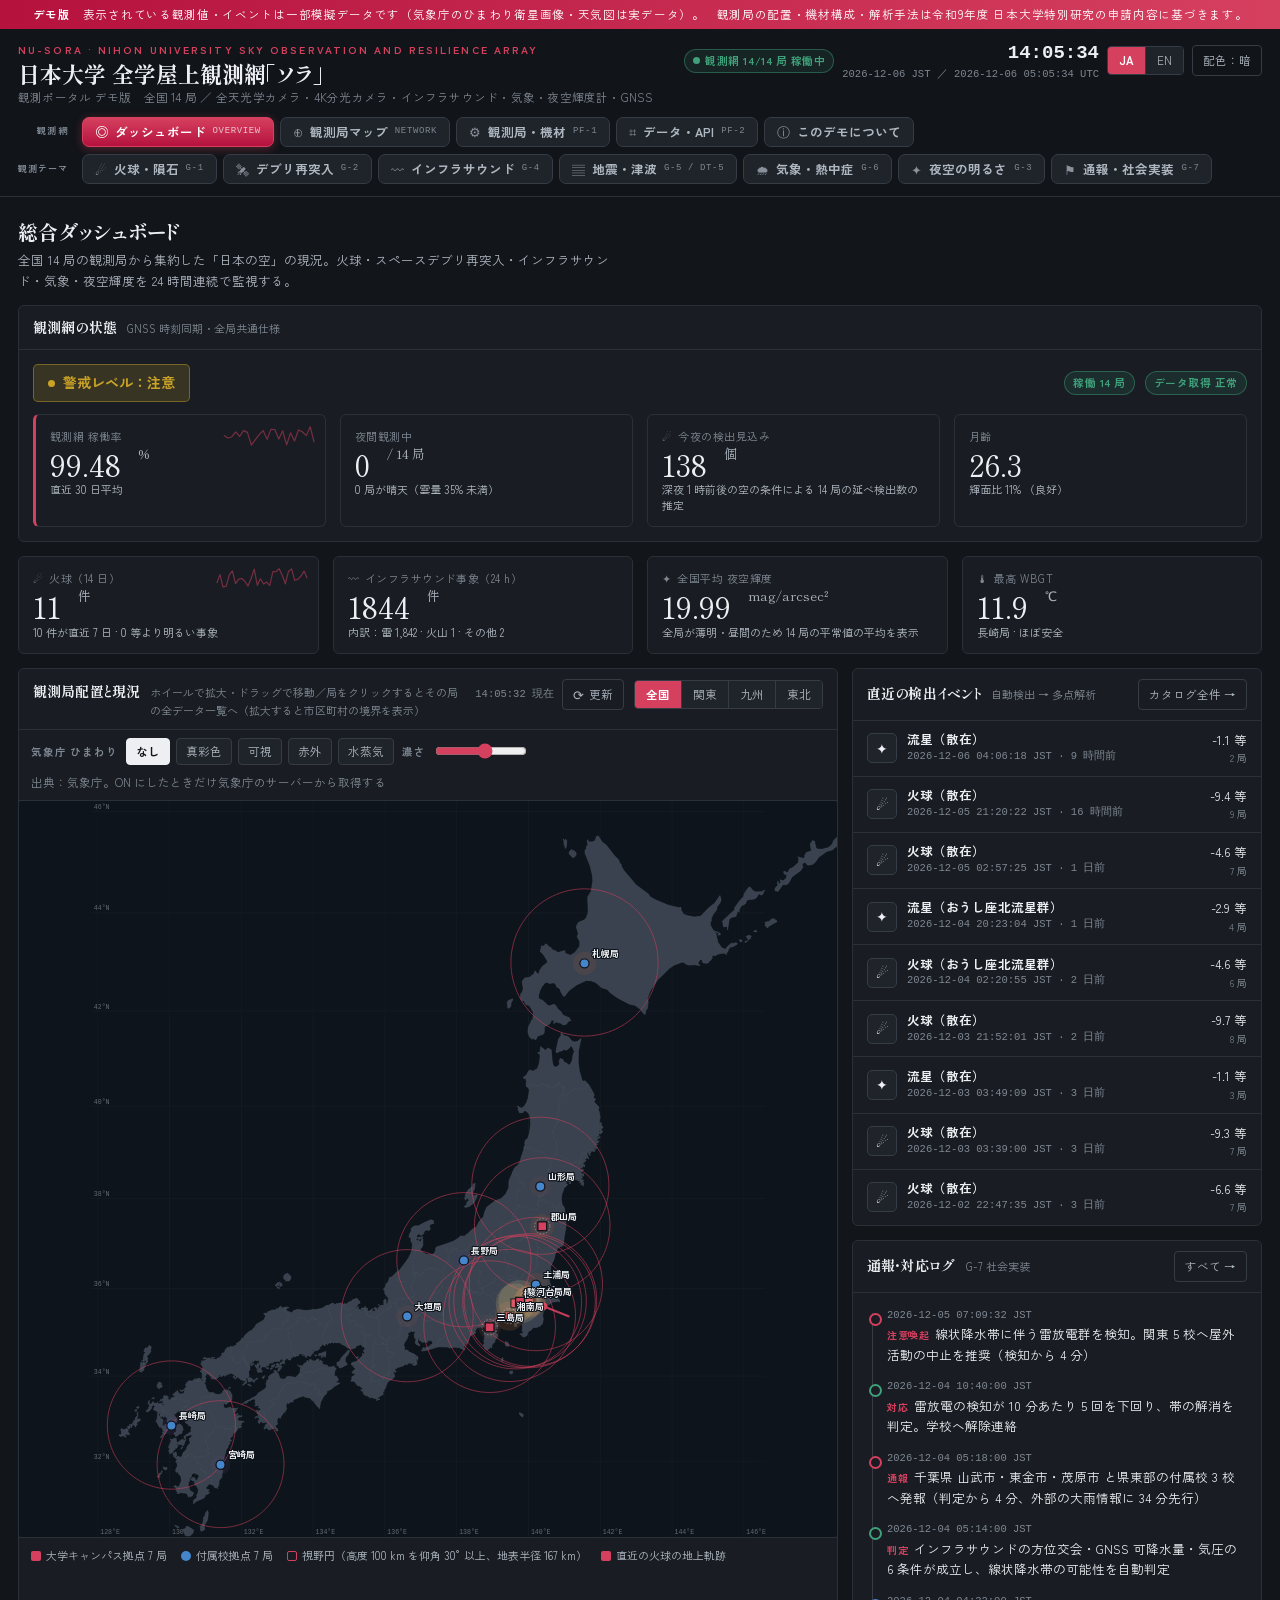
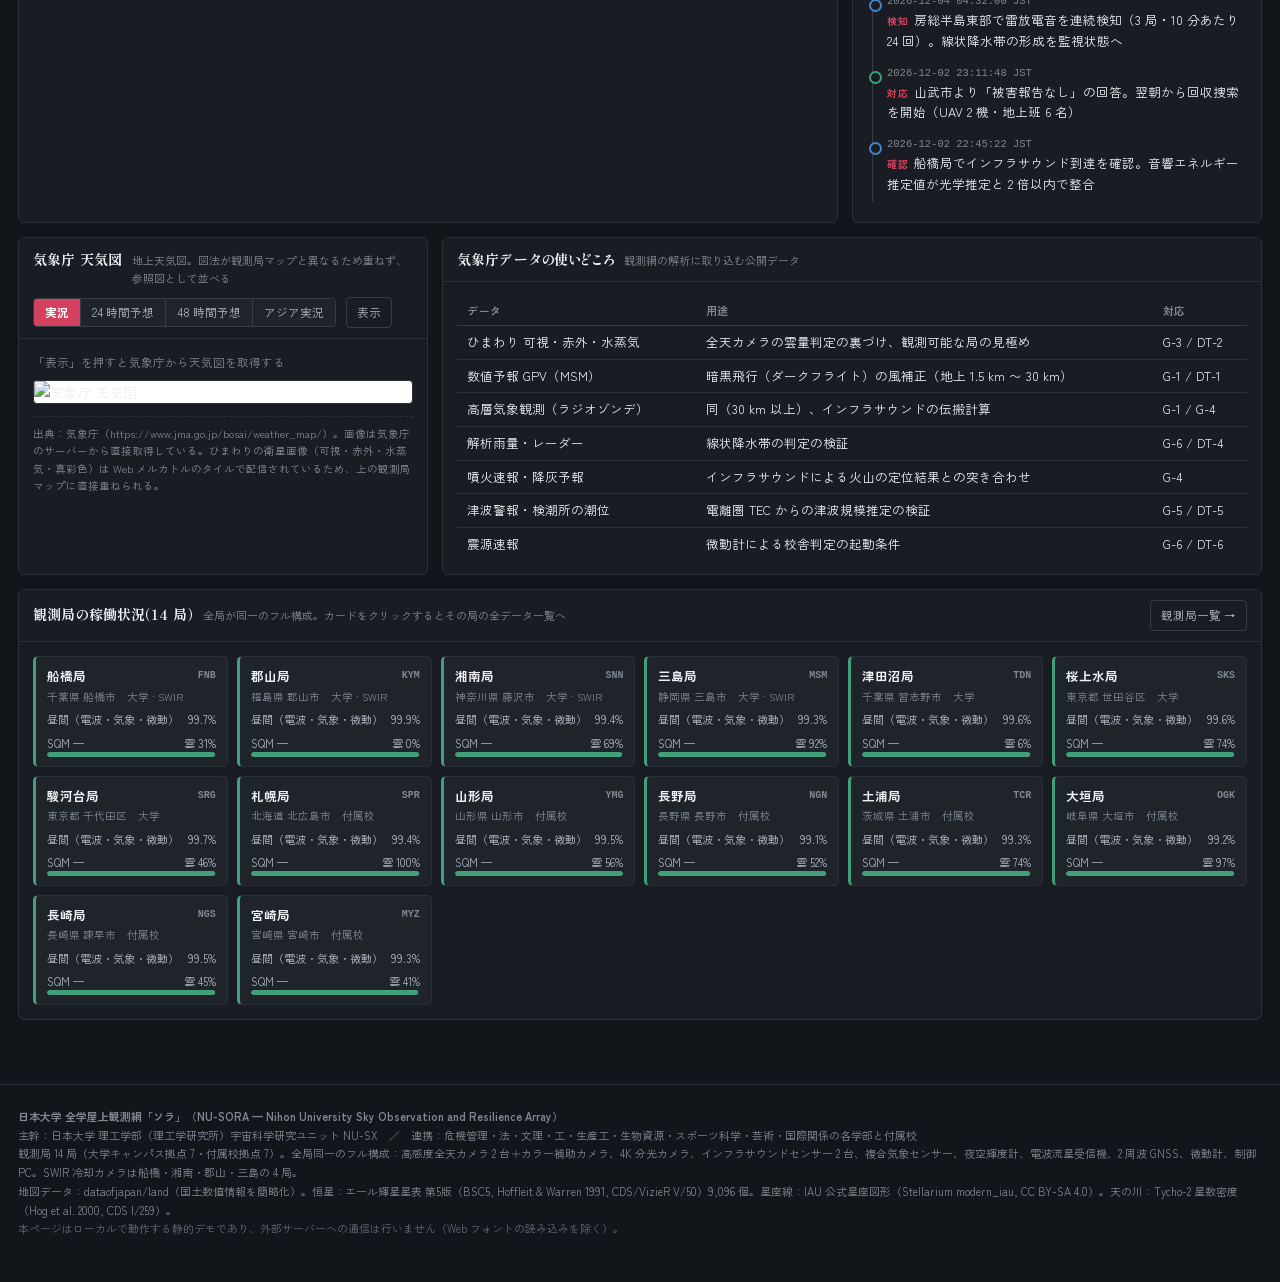
==== commit 5408016e: "市区町村境界の詳細地図、ガンダム望遠鏡、組成のON/OFF、英語版を追加 局所マップ（帯の推定位置と雷放電の定位、地上軌跡と落下域確率地図、音源定位、 震央と検知した観測局、破片化地点）に市区町村の境" ====
--- a/nu-sora/index.html
+++ b/nu-sora/index.html
@@ -31,14 +31,18 @@
 <script src="js/geo-japan.js"></script>
 <script src="js/starcatalog.js"></script>
 <script src="js/core.js"></script>
+<script src="js/i18n-en.js"></script>
+<script src="js/i18n.js"></script>
 <script src="js/data.js"></script>
 <script src="js/events.js"></script>
+<script src="js/muni-index.js"></script>
 <script src="js/map.js"></script>
 <script src="js/jma.js"></script>
 <script src="js/nied.js"></script>
 <script src="js/sky.js"></script>
 <script src="js/infra.js"></script>
 <script src="js/sensors.js"></script>
+<script src="js/gundam.js"></script>
 <script src="js/views1.js"></script>
 <script src="js/views2.js"></script>
 <script src="js/views3.js"></script>
--- a/nu-sora/css/app.css
+++ b/nu-sora/css/app.css
@@ -209,9 +209,14 @@
 svg.jmap{width:100%;height:auto;display:block;cursor:grab;touch-action:none}
 svg.jmap.grabbing{cursor:grabbing}
 .m-sea{fill:var(--sea)}
-.m-pref{fill:var(--land);stroke:#4A5462;stroke-width:.45;stroke-opacity:.9}
-:root[data-theme="light"] .m-pref{stroke:#FBFBFA;stroke-width:.5}
+.m-pref{fill:var(--land);stroke:#4A5462;stroke-width:.5;stroke-opacity:.9;stroke-linejoin:round;vector-effect:non-scaling-stroke}
+:root[data-theme="light"] .m-pref{stroke:#C6CCD3;stroke-width:.6}
 .m-grid .gl{stroke:var(--rule);stroke-width:.5;opacity:.55}
+.m-city{fill:var(--land);stroke:#6E7886;stroke-opacity:.75;stroke-width:.5;stroke-linejoin:round;vector-effect:non-scaling-stroke;pointer-events:none}
+:root[data-theme="light"] .m-city{stroke:#BDC3CA;stroke-opacity:.95}
+.m-cname{fill:var(--muted);opacity:.62;pointer-events:none;text-anchor:middle;
+         font-family:-apple-system,BlinkMacSystemFont,"Hiragino Sans","Noto Sans JP",sans-serif}
+.m-city path:hover{stroke-opacity:1}
 .m-grid .gt{font-size:8px;fill:var(--muted);opacity:.75;font-family:ui-monospace,monospace}
 .fov{fill:none;stroke:var(--accent);stroke-width:calc(1 * var(--mk));vector-effect:non-scaling-stroke}
 .stm{cursor:pointer}
@@ -317,6 +322,12 @@
   border-bottom:1px solid var(--rule);cursor:pointer}
 .evrow:hover{background:var(--panel2)}
 .evrow.on{background:color-mix(in srgb,var(--accent) 10%,transparent)}
+.evrow.scn{border-left:3px solid var(--c-warn)}
+.scnbanner{display:flex;gap:12px;align-items:flex-start;flex-wrap:wrap;
+  background:color-mix(in srgb,var(--c-warn) 12%,transparent);
+  border:1px solid color-mix(in srgb,var(--c-warn) 46%,transparent);
+  border-left:4px solid var(--c-warn);border-radius:5px;padding:11px 14px;font-size:12px;color:var(--ink2)}
+.scnbanner b{color:var(--c-warn);font-size:13px;white-space:nowrap}
 .evrow:last-child{border-bottom:0}
 .evrow .ei{width:30px;height:30px;border-radius:5px;display:grid;place-items:center;font-size:14px;
   background:var(--panel2);border:1px solid var(--rule2)}
@@ -419,3 +430,15 @@
   color:var(--muted);font-size:11px;line-height:1.7}
 .skiplink{position:absolute;left:-9999px}
 .skiplink:focus{left:8px;top:8px;background:var(--panel);padding:6px 12px;z-index:99;border-radius:4px}
+
+/* ---- ガンダム望遠鏡（船橋局） ---- */
+.moonmap{width:100%;max-width:360px;display:block;margin:0 auto}
+.phead{font-size:12px;font-weight:600;color:var(--ink2);margin:0 0 6px;letter-spacing:.02em}
+.modecard{border:1px solid var(--line);border-radius:8px;padding:11px 12px;background:transparent}
+.modecard .mc-h{display:flex;align-items:center;gap:7px;margin-bottom:8px}
+.modecard .mc-i{font-size:15px}
+.statcard{display:flex;align-items:center;gap:9px;border:1px solid var(--line);border-radius:8px;padding:9px 11px}
+.statcard b{font-size:12.5px}
+.lamp{width:9px;height:9px;border-radius:50%;flex:0 0 auto}
+.lamp.on{background:var(--c-ok);box-shadow:0 0 0 3px rgba(79,160,122,.2)}
+.lamp.off{background:var(--c-warn);box-shadow:0 0 0 3px rgba(222,131,48,.2)}
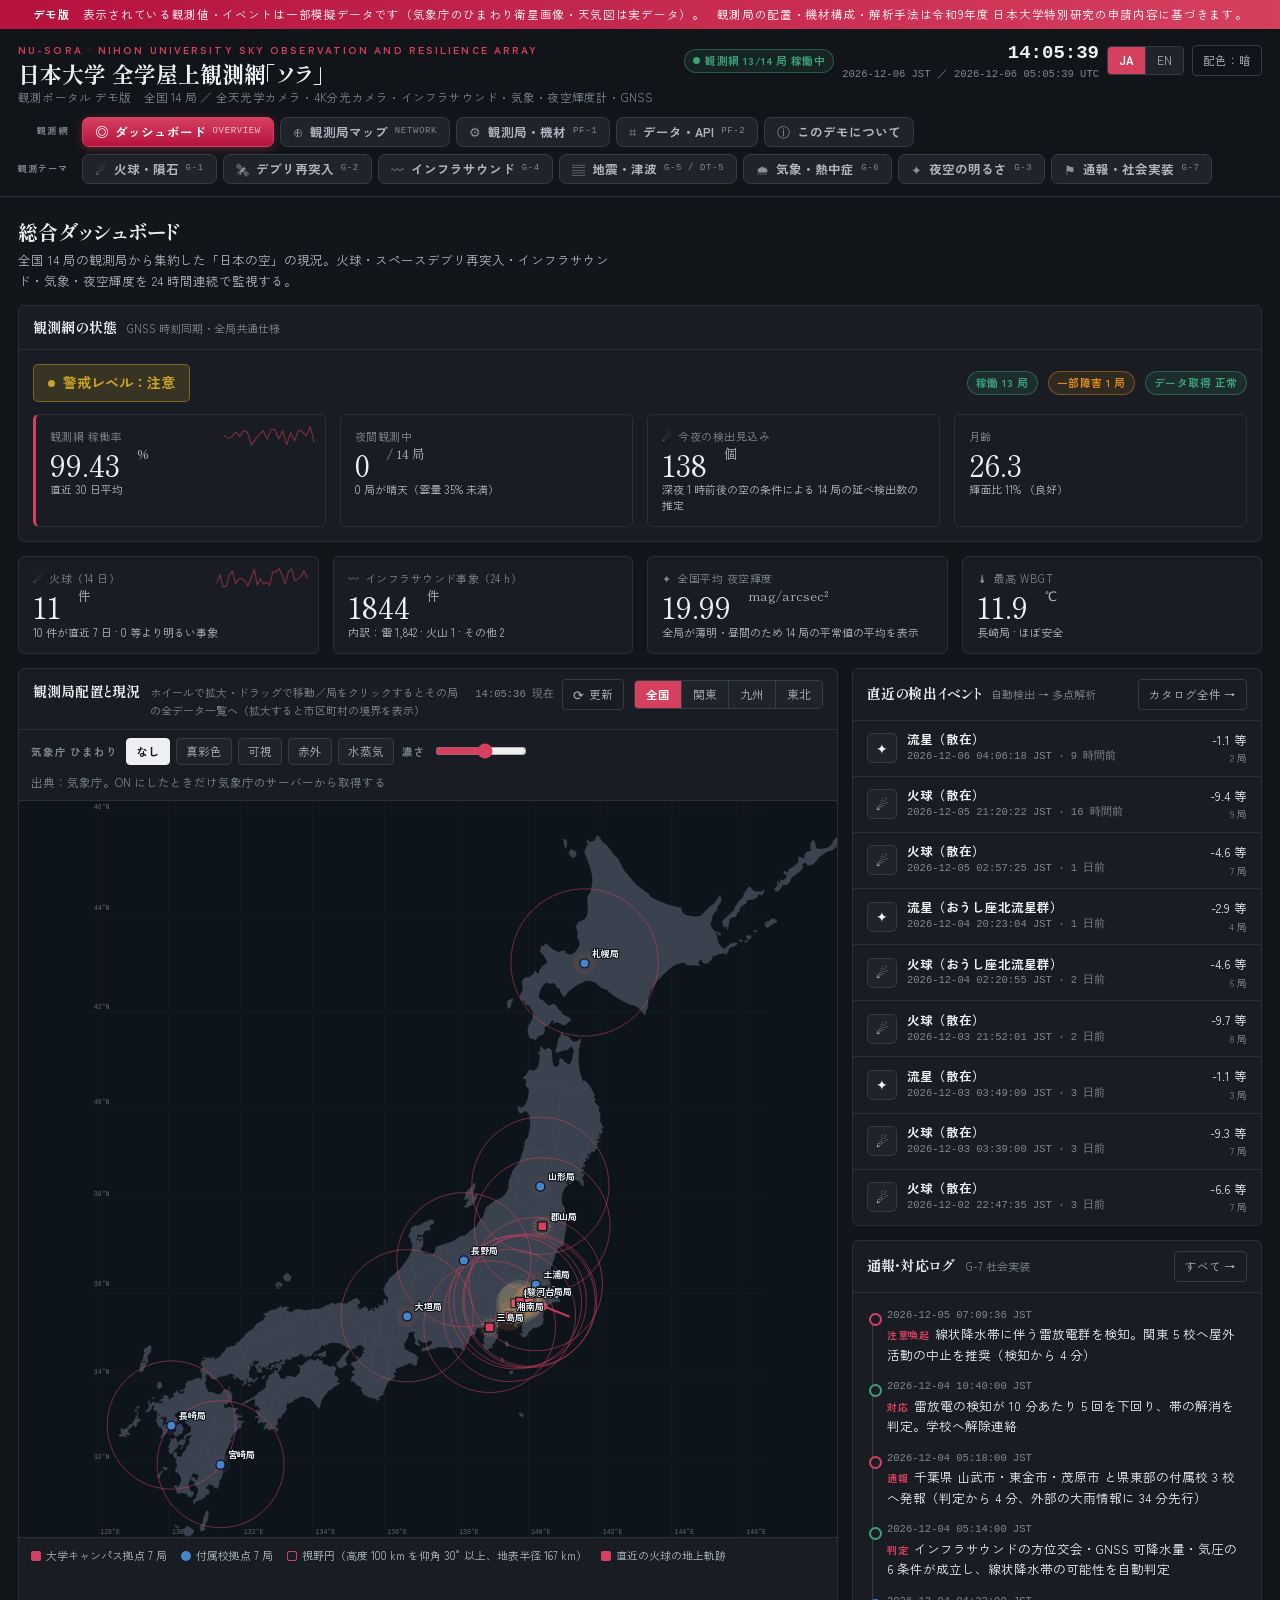
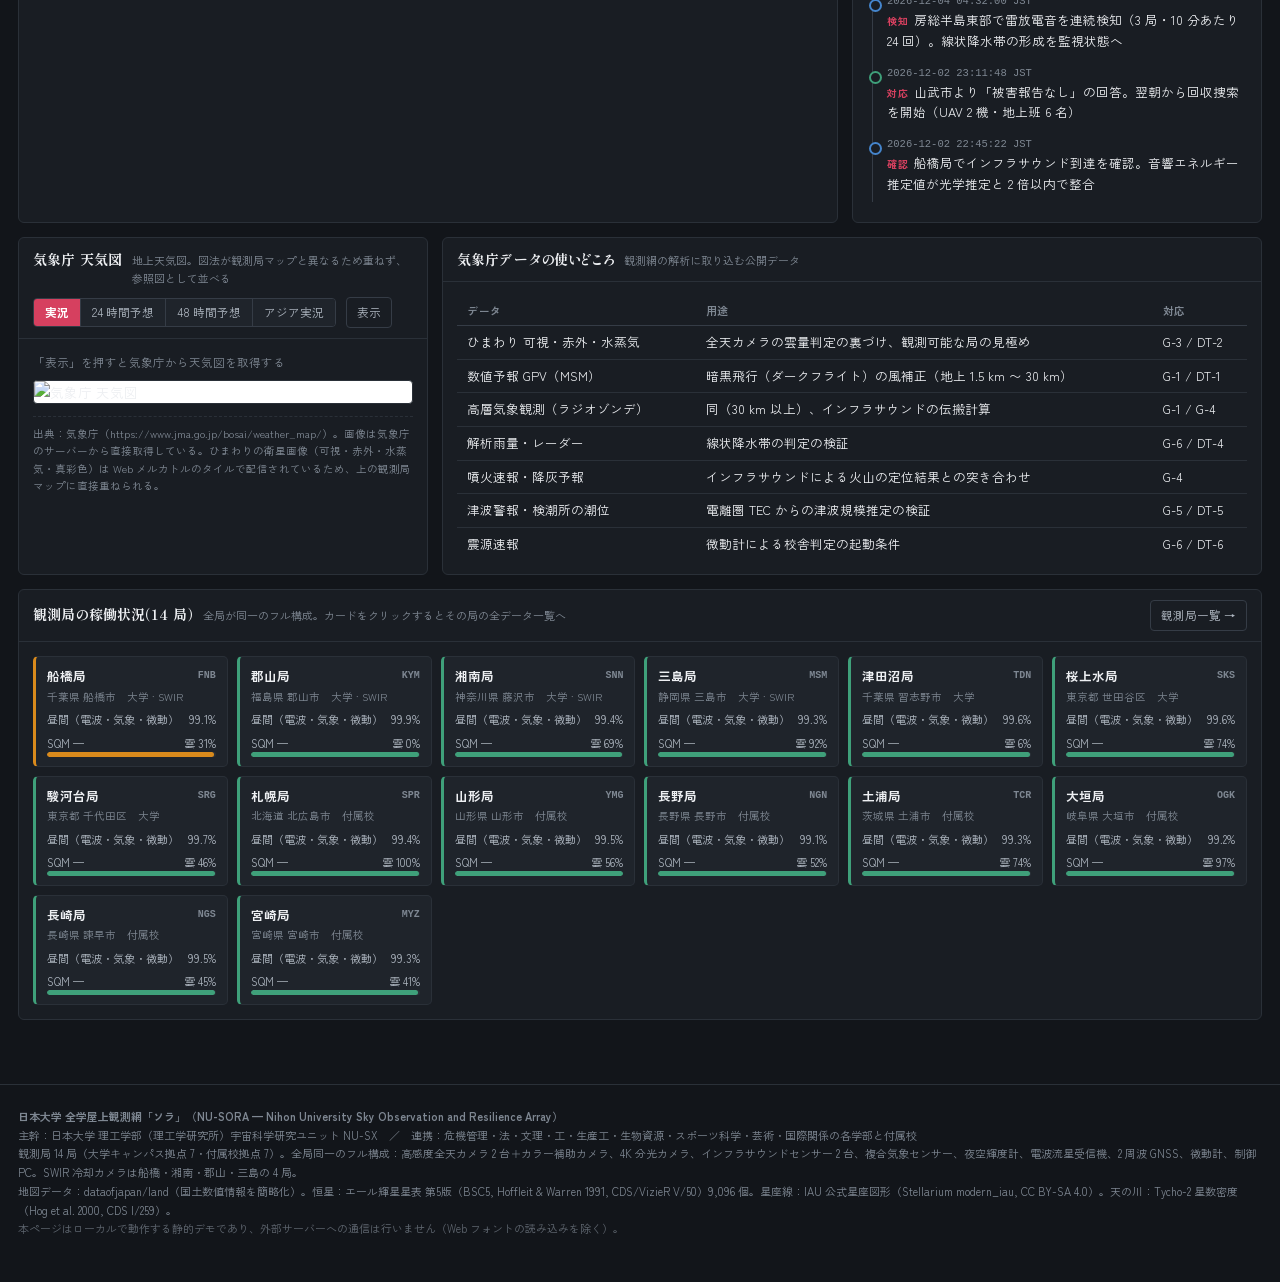
==== commit 1cff5114: "宇宙線計測器を全 14 局に、Draco スマート望遠鏡を船橋・郡山に追加 宇宙線計測器（Accel Kitchen 素粒子検出器組み立てキット、プラスチックシンチレータ 5×5×1 cm ＋ SiP" ====
--- a/nu-sora/index.html
+++ b/nu-sora/index.html
@@ -43,6 +43,7 @@
 <script src="js/infra.js"></script>
 <script src="js/sensors.js"></script>
 <script src="js/gundam.js"></script>
+<script src="js/cosmic.js"></script>
 <script src="js/views1.js"></script>
 <script src="js/views2.js"></script>
 <script src="js/views3.js"></script>
--- a/nu-sora/css/app.css
+++ b/nu-sora/css/app.css
@@ -442,3 +442,5 @@
 .lamp{width:9px;height:9px;border-radius:50%;flex:0 0 auto}
 .lamp.on{background:var(--c-ok);box-shadow:0 0 0 3px rgba(79,160,122,.2)}
 .lamp.off{background:var(--c-warn);box-shadow:0 0 0 3px rgba(222,131,48,.2)}
+
+.sn-rows .tge{color:var(--c-crit);grid-column:1/-1}
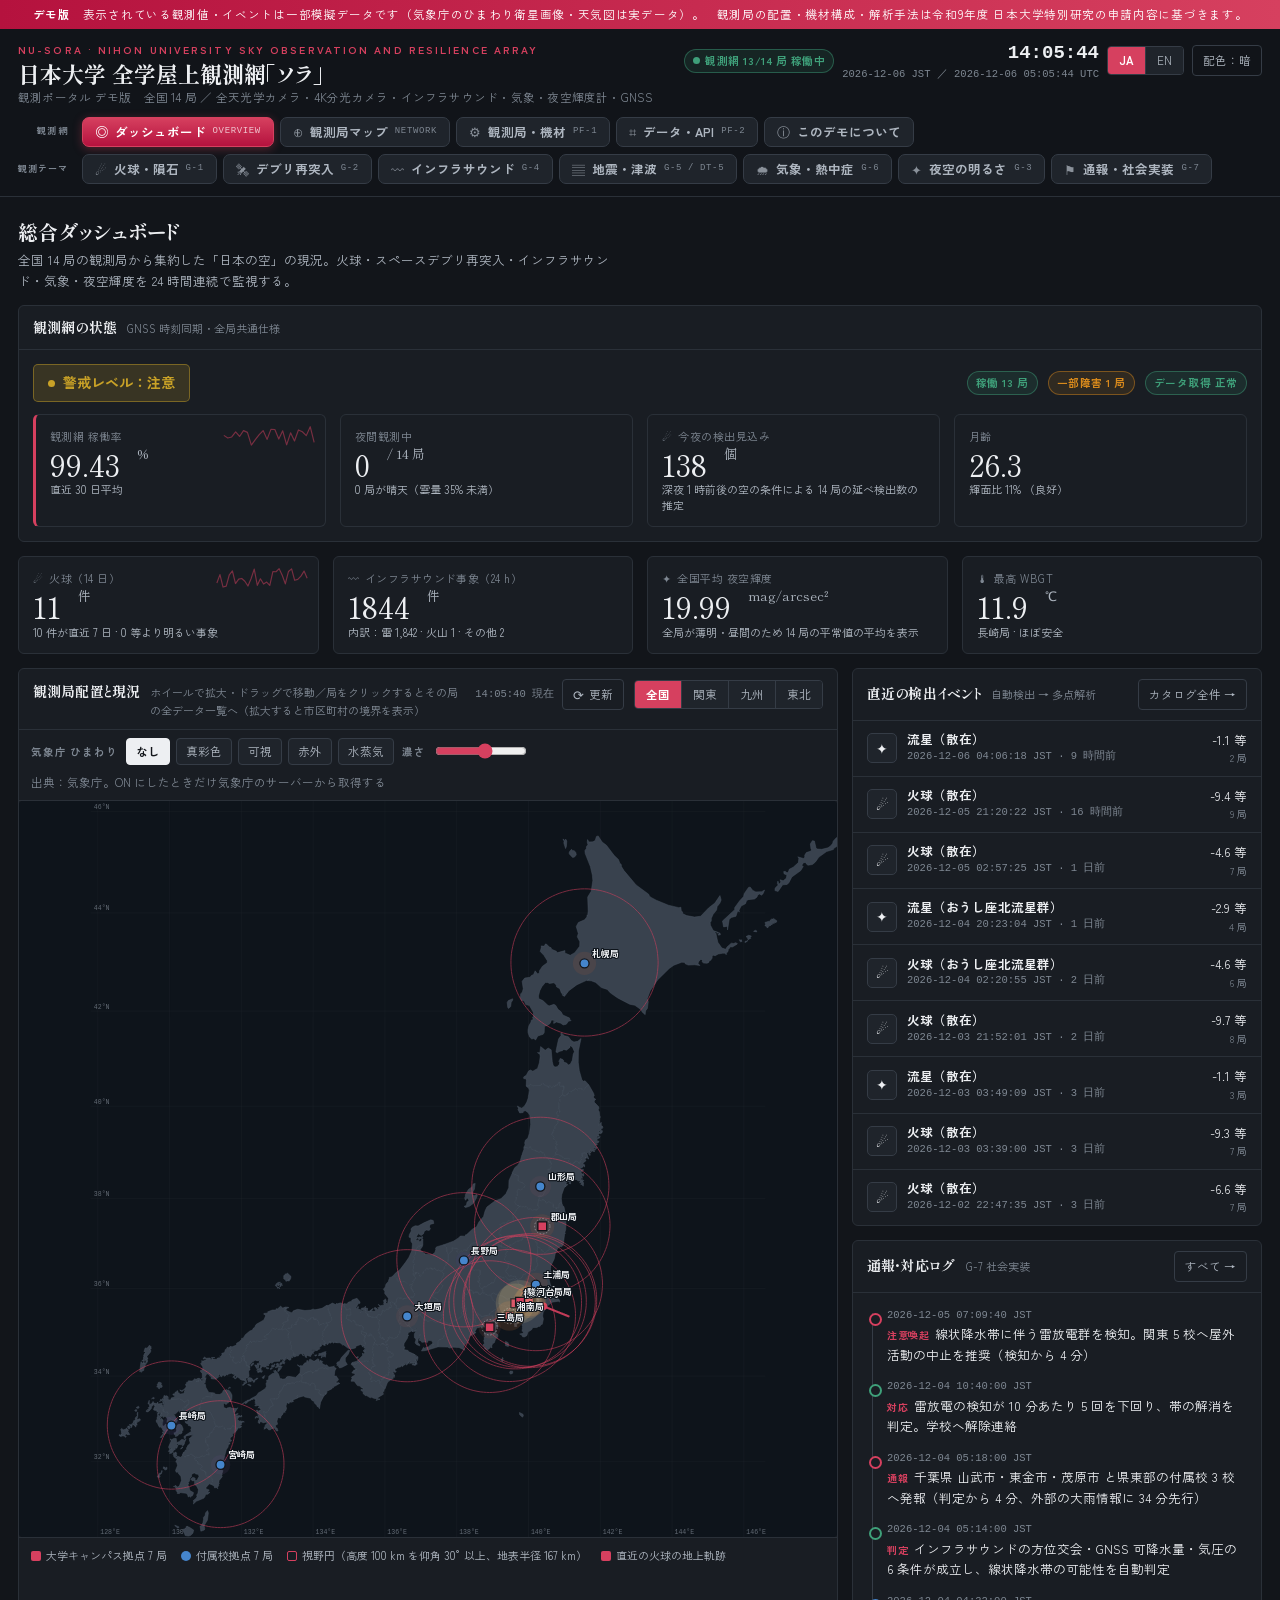
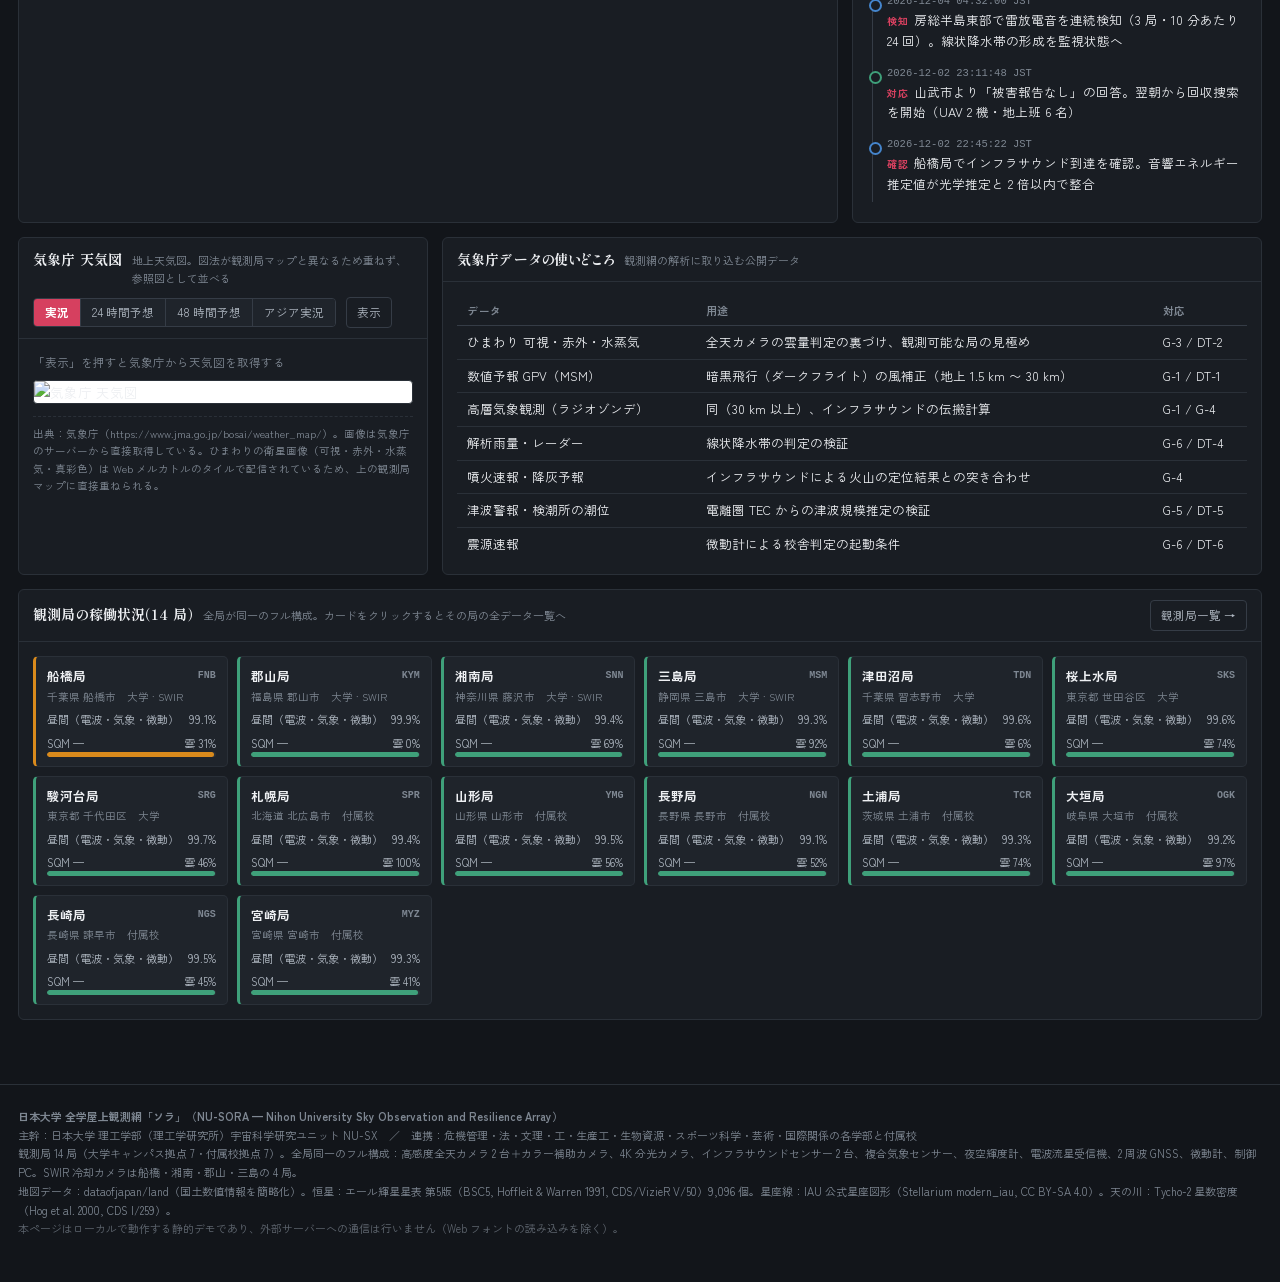
==== commit 0f59810e: "連続光を 5,000 K の黒体に、太陽系 3D と地上軌跡フィッティングを追加 自然天体の発光スペクトルの連続光を、手で描いた折れ線からプランクの式に置き換えた。 約 5,000 K の弱い黒体とし" ====
--- a/nu-sora/index.html
+++ b/nu-sora/index.html
@@ -29,6 +29,7 @@
   <span style="opacity:.7">本ページはローカルで動作する静的デモであり、外部サーバーへの通信は行いません（Web フォントの読み込みを除く）。</span>
 </footer>
 <script src="js/geo-japan.js"></script>
+<script src="js/geo-world.js"></script>
 <script src="js/starcatalog.js"></script>
 <script src="js/core.js"></script>
 <script src="js/i18n-en.js"></script>
@@ -44,6 +45,8 @@
 <script src="js/sensors.js"></script>
 <script src="js/gundam.js"></script>
 <script src="js/cosmic.js"></script>
+<script src="js/orbit3d.js"></script>
+<script src="js/worldmap.js"></script>
 <script src="js/views1.js"></script>
 <script src="js/views2.js"></script>
 <script src="js/views3.js"></script>
--- a/nu-sora/css/app.css
+++ b/nu-sora/css/app.css
@@ -444,3 +444,18 @@
 .lamp.off{background:var(--c-warn);box-shadow:0 0 0 3px rgba(222,131,48,.2)}
 
 .sn-rows .tge{color:var(--c-crit);grid-column:1/-1}
+
+/* ---- 世界図（メルカトル図法） ---- */
+.wmapwrap{width:100%;border-radius:6px;overflow:hidden;background:var(--sea)}
+.wmap{display:block;width:100%;height:auto}
+.w-sea{fill:var(--sea)}
+.w-land .w-l{fill:var(--land);stroke:#4A5462;stroke-width:.5;stroke-opacity:.85;vector-effect:non-scaling-stroke}
+:root[data-theme="light"] .w-land .w-l{stroke:#C6CCD3}
+.w-grid .gl{stroke:var(--muted);stroke-width:.5;stroke-opacity:.22;vector-effect:non-scaling-stroke}
+.w-grid .gl.eq{stroke-opacity:.4;stroke-dasharray:6 4}
+.w-grid .gt{font-size:9px;fill:var(--muted);opacity:.7;font-family:ui-monospace,monospace}
+.w-lbl{font-size:11px;font-weight:600;font-family:-apple-system,BlinkMacSystemFont,"Hiragino Sans",sans-serif}
+.tbl tr.on{background:rgba(214,64,95,.10)}
+/* ---- 太陽系 3D ---- */
+.ss3d{border-radius:6px;background:linear-gradient(180deg,#0B0E13,#12161D);cursor:grab;margin:0 auto}
+.ss3d:active{cursor:grabbing}
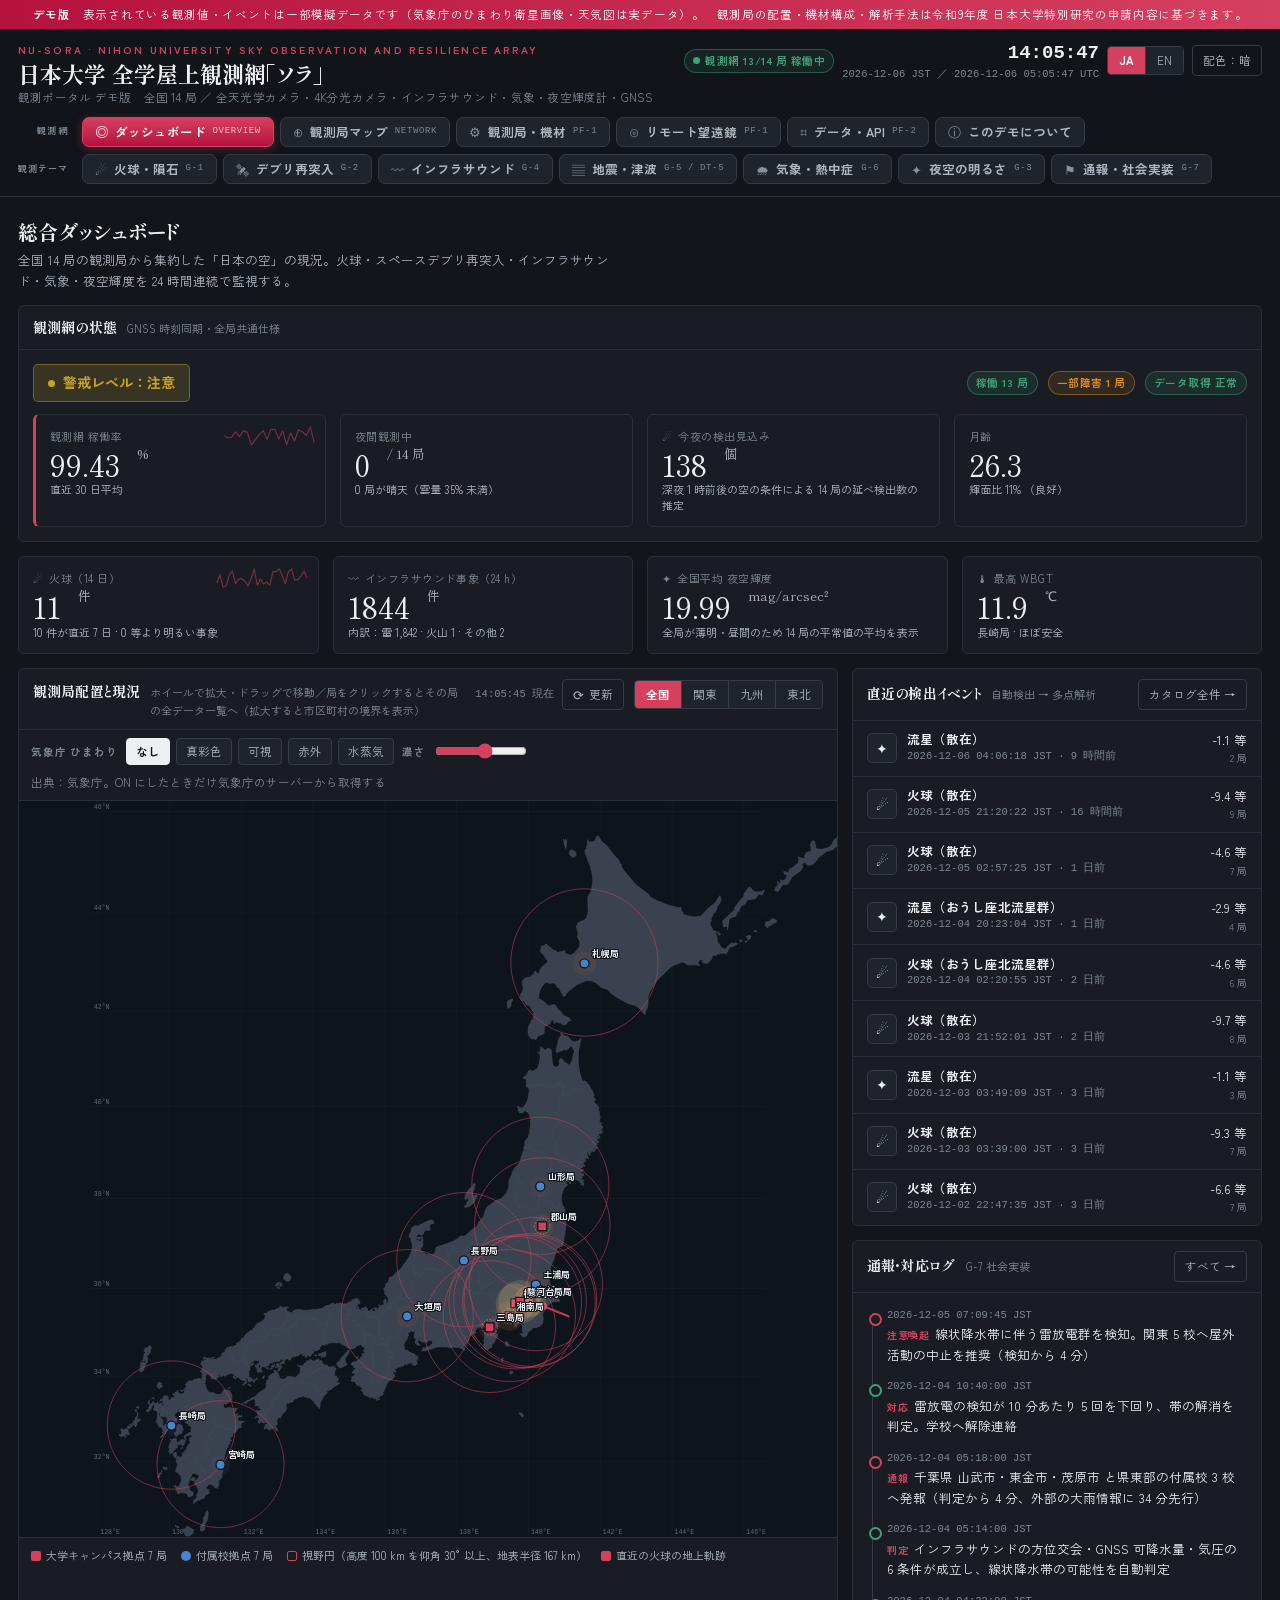
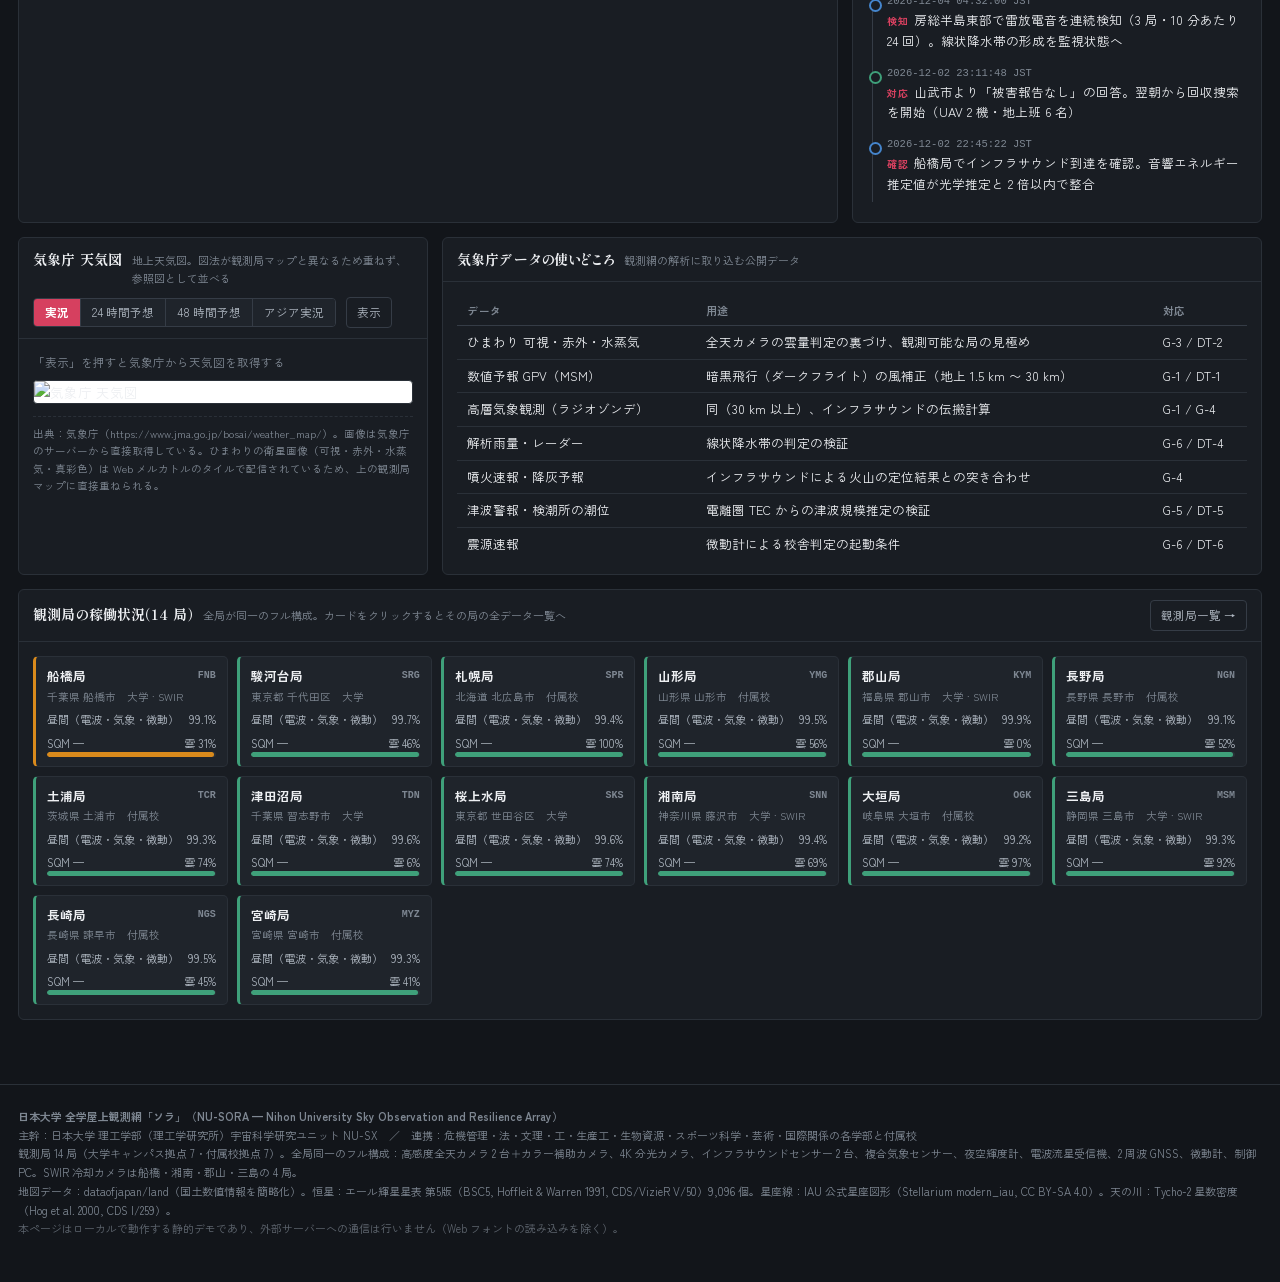
==== commit a0344c34: "リモート望遠鏡の画面を追加し、稼働状況カードの並びを揃えた 観測局の稼働状況（14 局）の並びを、船橋局・駿河台局を先頭に、以降は北から南へ 左→右で並ぶようにした（実況グラフと同じ NS.liveO" ====
--- a/nu-sora/index.html
+++ b/nu-sora/index.html
@@ -47,6 +47,7 @@
 <script src="js/cosmic.js"></script>
 <script src="js/orbit3d.js"></script>
 <script src="js/worldmap.js"></script>
+<script src="js/telescope.js"></script>
 <script src="js/views1.js"></script>
 <script src="js/views2.js"></script>
 <script src="js/views3.js"></script>
--- a/nu-sora/css/app.css
+++ b/nu-sora/css/app.css
@@ -459,3 +459,24 @@
 /* ---- 太陽系 3D ---- */
 .ss3d{border-radius:6px;background:linear-gradient(180deg,#0B0E13,#12161D);cursor:grab;margin:0 auto}
 .ss3d:active{cursor:grabbing}
+
+/* ---- リモート望遠鏡 ---- */
+.scopeview{border-radius:6px;background:#0A0D12;display:block;margin:0 auto}
+.ctlrow{display:flex;align-items:center;gap:10px;flex-wrap:wrap;margin-bottom:9px}
+.ctlrow .cl-l{font-size:11.5px;color:var(--muted);min-width:6.4em;letter-spacing:.02em}
+.sel{appearance:none;background:var(--panel2);color:var(--ink);border:1px solid var(--rule2);
+  border-radius:5px;padding:5px 9px;font:inherit;font-size:12px;flex:1;min-width:180px}
+.slewpad{display:grid;grid-template-columns:repeat(3,42px);grid-auto-rows:34px;gap:5px;
+  justify-content:center;margin:4px 0 12px}
+.padb{appearance:none;border:1px solid var(--rule2);background:var(--panel2);color:var(--ink);
+  border-radius:5px;font-size:13px;cursor:pointer;transition:border-color .12s,background .12s}
+.padb:hover{border-color:var(--accent);background:var(--panel)}
+.padb:active{background:var(--accent);color:#fff}
+.padc{display:flex;align-items:center;justify-content:center;font-size:10.5px;color:var(--muted)}
+.cmdlog{font-size:11.5px;max-height:250px;overflow:auto}
+.cmdlog .cl{display:flex;gap:8px;padding:4px 0;border-bottom:1px solid var(--rule);line-height:1.5}
+.cmdlog .cl:last-child{border-bottom:0}
+.cmdlog .ct{font-family:ui-monospace,monospace;font-size:10.5px;color:var(--muted);flex:0 0 auto}
+.cmdlog .cl.ok span:last-child{color:var(--c-ok)}
+.cmdlog .cl.warn span:last-child{color:var(--c-warn)}
+.cmdlog .cl.cmd span:last-child{color:var(--ink2)}
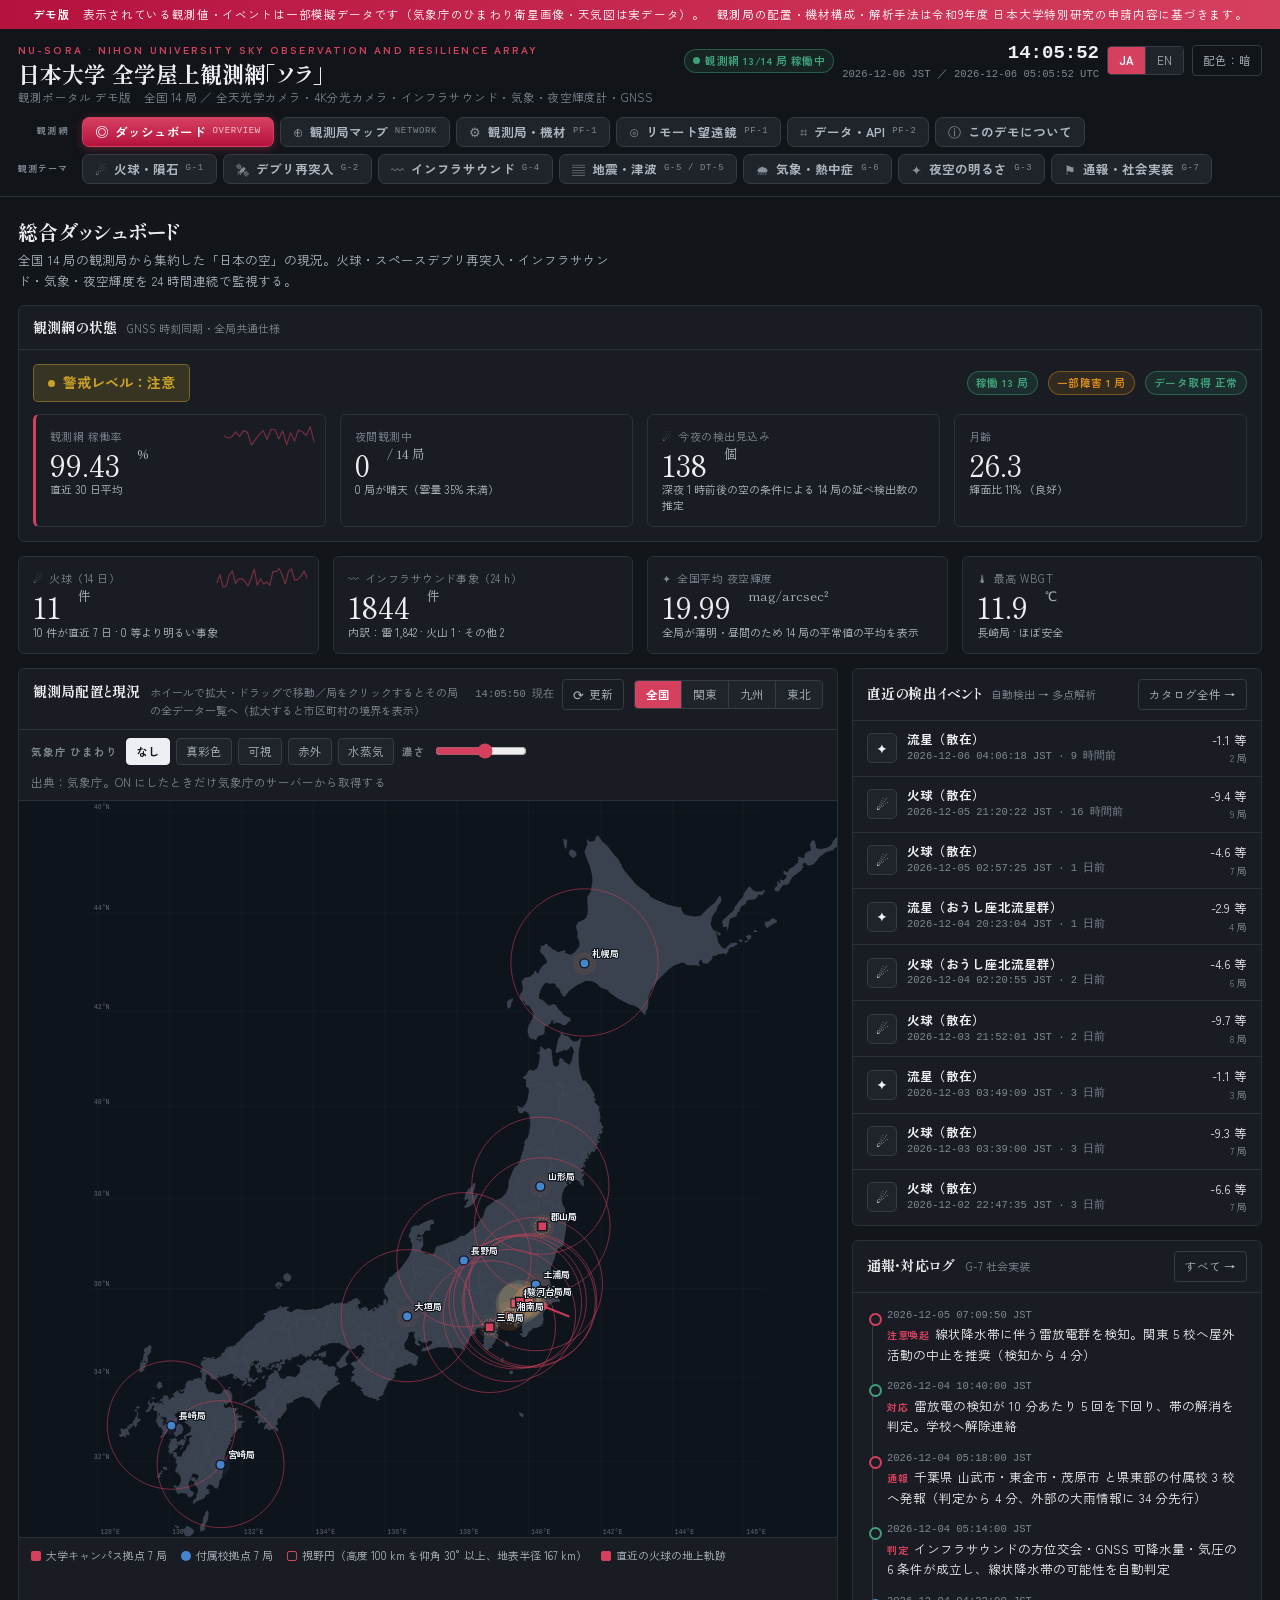
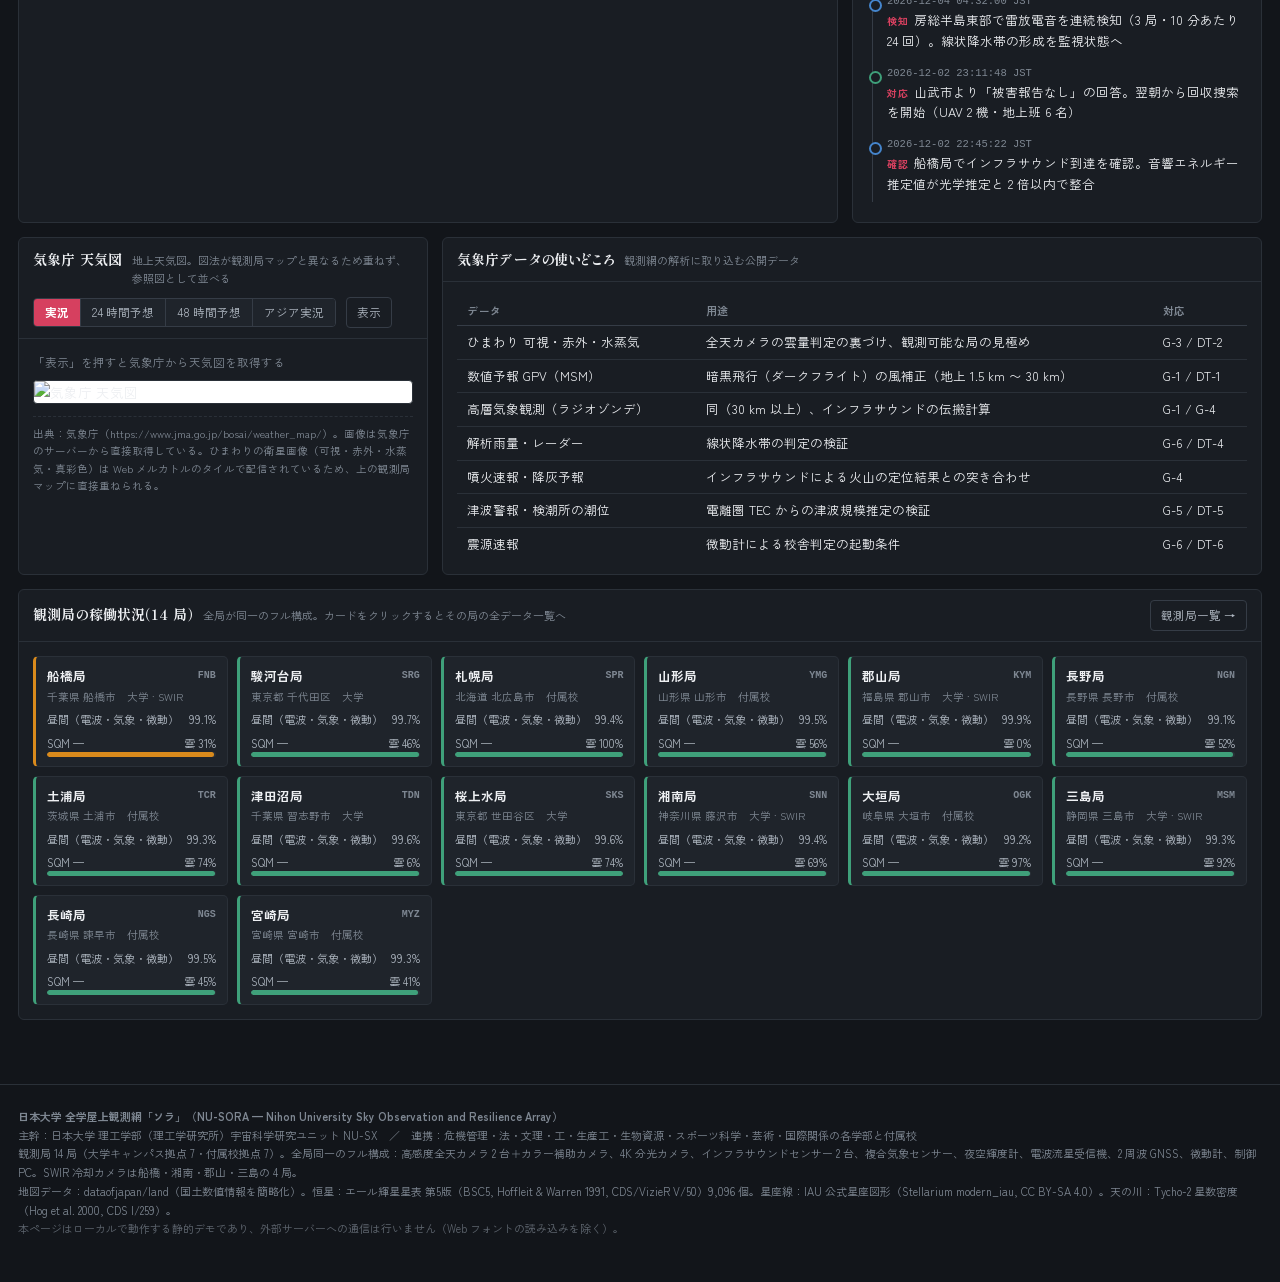
==== commit 8e641a52: "リモート望遠鏡の月面を実写に近い描画に置き換えた ・js/moon.js を追加。海（雨の海・晴れの海・静かの海・危難の海・嵐の大洋 ほか   25 か所）の輪郭、名前つきクレーター 53 個、ティコ" ====
--- a/nu-sora/index.html
+++ b/nu-sora/index.html
@@ -47,6 +47,7 @@
 <script src="js/cosmic.js"></script>
 <script src="js/orbit3d.js"></script>
 <script src="js/worldmap.js"></script>
+<script src="js/moon.js"></script>
 <script src="js/telescope.js"></script>
 <script src="js/views1.js"></script>
 <script src="js/views2.js"></script>
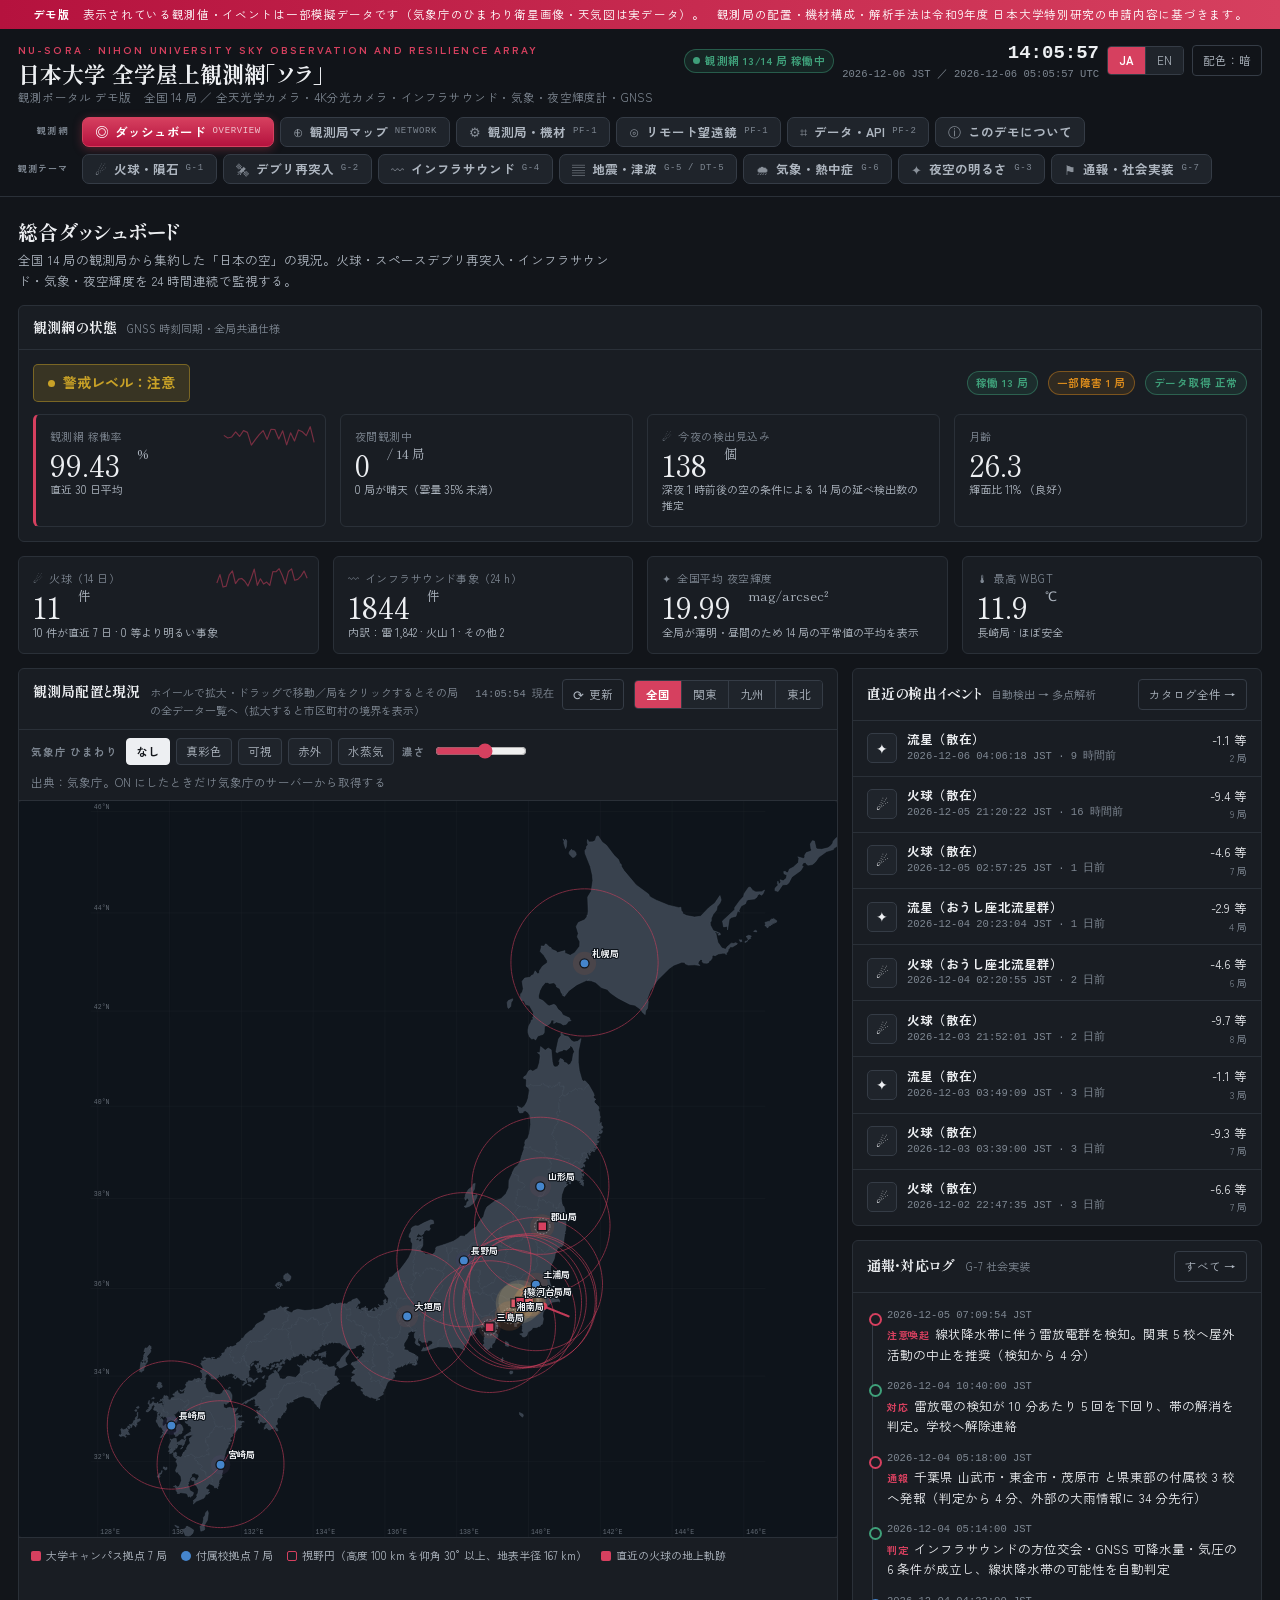
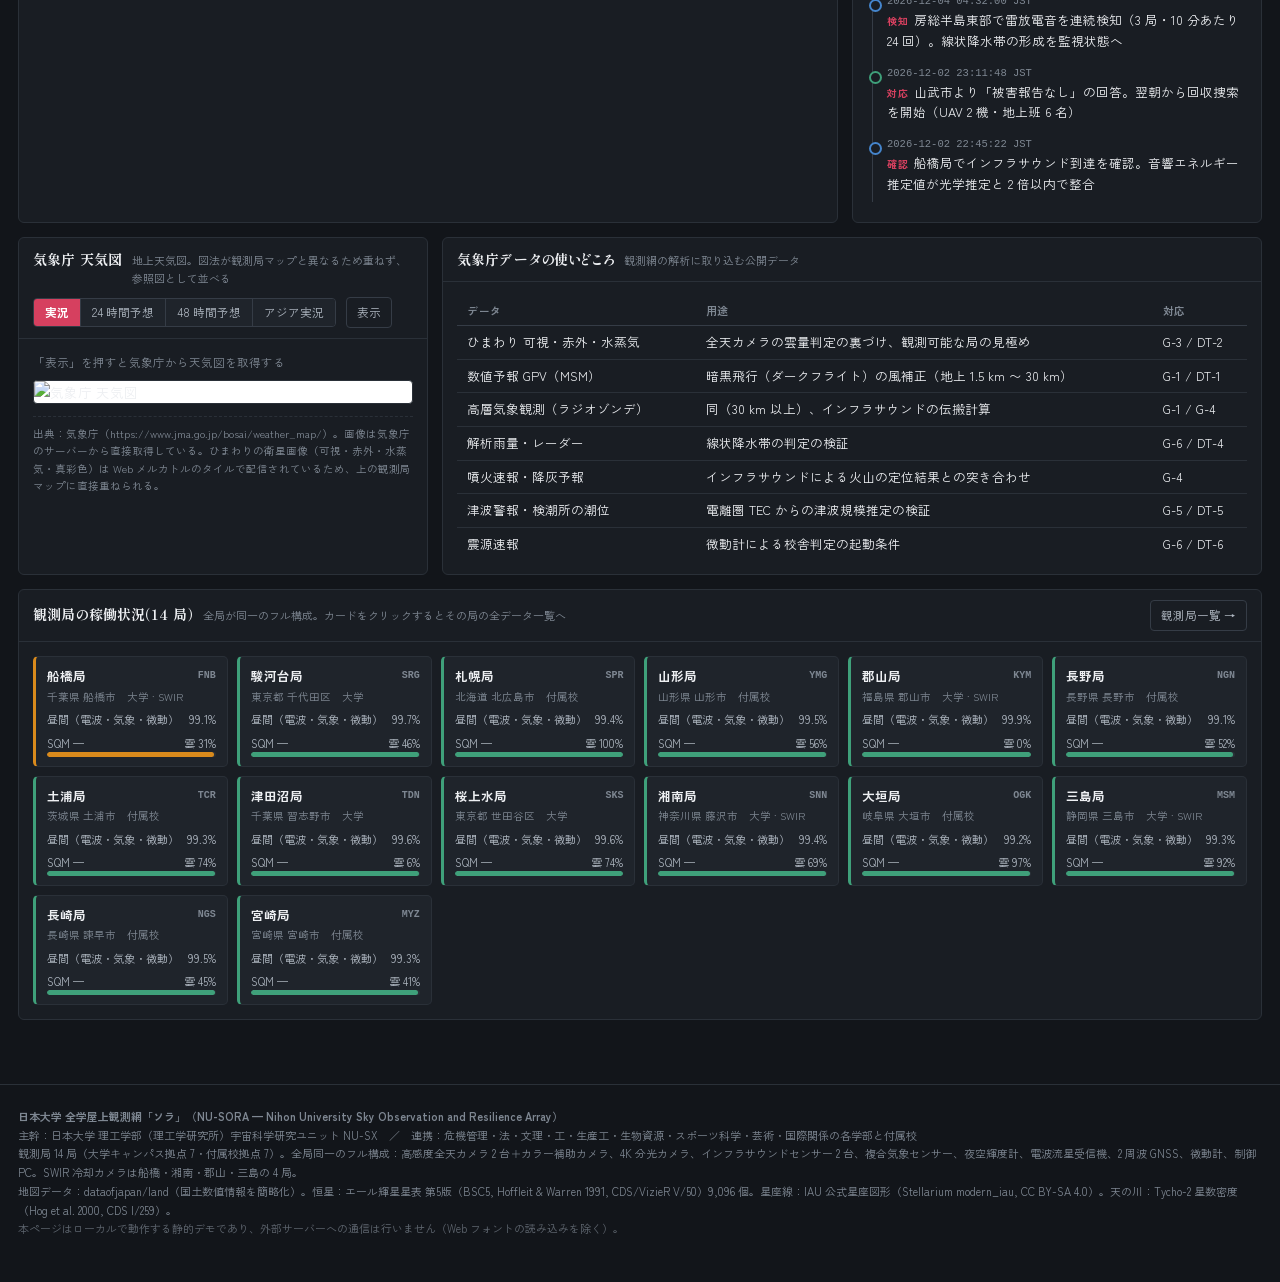
==== commit f7f355be: "地球図を正距円筒図法にし、国境線と拡大・移動を入れた ・メルカトル図法 → 正距円筒図法（緯度が線形に読めるので、地上軌跡の傾きから   軌道傾斜角を見るのに向く） ・海岸線を Natural Ear" ====
--- a/nu-sora/index.html
+++ b/nu-sora/index.html
@@ -29,7 +29,7 @@
   <span style="opacity:.7">本ページはローカルで動作する静的デモであり、外部サーバーへの通信は行いません（Web フォントの読み込みを除く）。</span>
 </footer>
 <script src="js/geo-japan.js"></script>
-<script src="js/geo-world.js"></script>
+<script src="js/geo-world50.js"></script>
 <script src="js/starcatalog.js"></script>
 <script src="js/core.js"></script>
 <script src="js/i18n-en.js"></script>
--- a/nu-sora/css/app.css
+++ b/nu-sora/css/app.css
@@ -445,12 +445,14 @@
 
 .sn-rows .tge{color:var(--c-crit);grid-column:1/-1}
 
-/* ---- 世界図（メルカトル図法） ---- */
+/* ---- 世界図（正距円筒図法） ---- */
 .wmapwrap{width:100%;border-radius:6px;overflow:hidden;background:var(--sea)}
 .wmap{display:block;width:100%;height:auto}
 .w-sea{fill:var(--sea)}
 .w-land .w-l{fill:var(--land);stroke:#4A5462;stroke-width:.5;stroke-opacity:.85;vector-effect:non-scaling-stroke}
 :root[data-theme="light"] .w-land .w-l{stroke:#C6CCD3}
+.w-bord path{fill:none;stroke:#8E99A8;stroke-width:.7;stroke-opacity:.9;stroke-linejoin:round;vector-effect:non-scaling-stroke}
+:root[data-theme="light"] .w-bord path{stroke:#A9A89E}
 .w-grid .gl{stroke:var(--muted);stroke-width:.5;stroke-opacity:.22;vector-effect:non-scaling-stroke}
 .w-grid .gl.eq{stroke-opacity:.4;stroke-dasharray:6 4}
 .w-grid .gt{font-size:9px;fill:var(--muted);opacity:.7;font-family:ui-monospace,monospace}
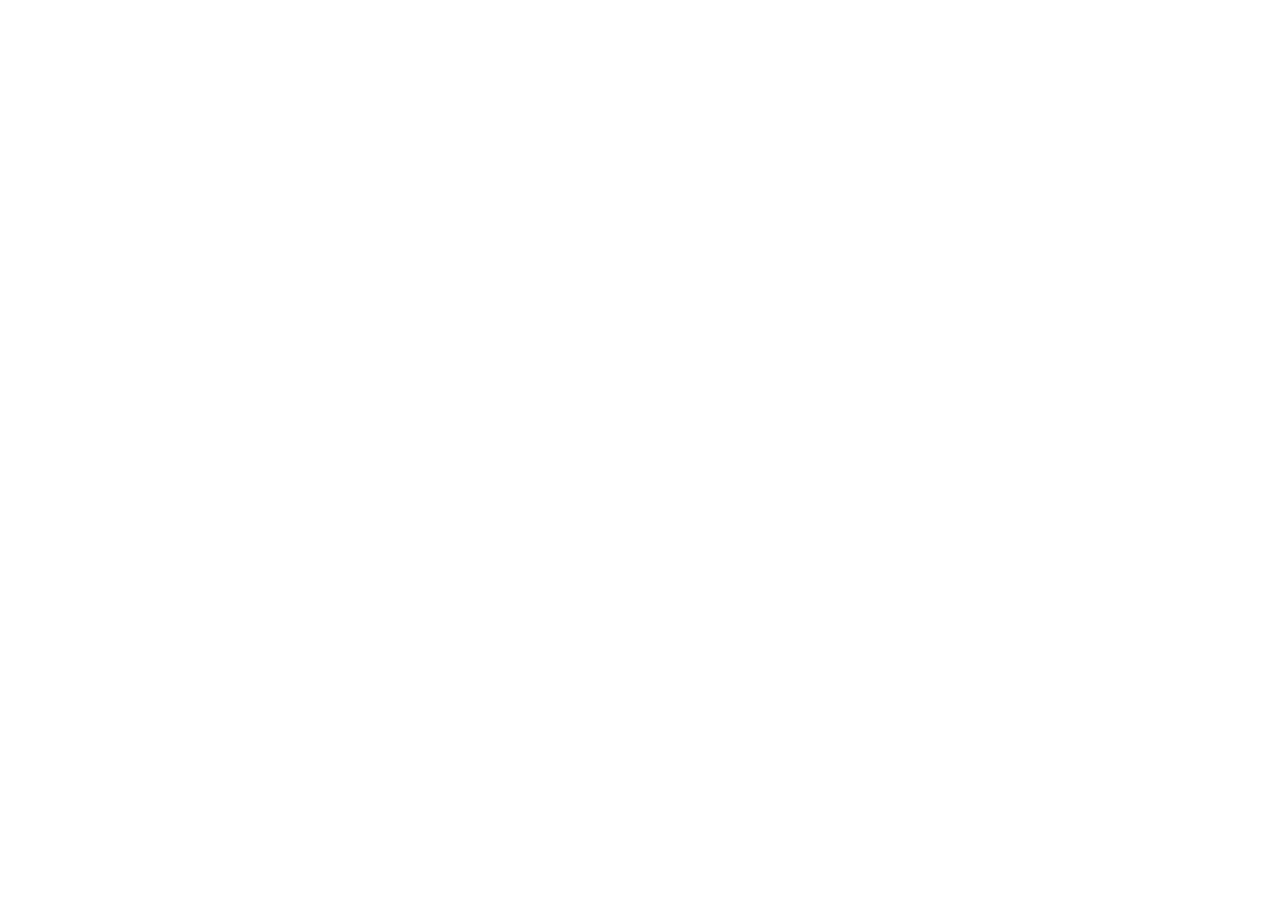
==== commit 27256769: "公開サイトを nu-sx.github.io へ移し、旧 URL は転送ページに置き換えた ・表紙と nu-sora/ の index.html を、新 URL へ自動転送する 1 枚のページにした。" ====
--- a/nu-sora/index.html
+++ b/nu-sora/index.html
@@ -1,58 +1,45 @@
 <!doctype html>
-<html lang="ja" data-theme="dark">
+<html lang="ja">
 <head>
 <meta charset="utf-8">
-<meta name="viewport" content="width=device-width, initial-scale=1">
-<title>日本大学 全学屋上観測網「ソラ」（NU-SORA）観測ポータル デモ版</title>
-<meta name="description" content="Nihon University Sky Observation and Resilience Array（NU-SORA）観測ポータルのデモ版。全国14局の火球・スペースデブリ再突入・インフラサウンド・気象・夜空輝度の統合表示。">
-<meta name="robots" content="noindex">
-<link rel="preconnect" href="https://fonts.googleapis.com">
-<link rel="preconnect" href="https://fonts.gstatic.com" crossorigin>
-<link rel="stylesheet" href="https://fonts.googleapis.com/css2?family=Shippori+Mincho:wght@500;700&family=Zen+Kaku+Gothic+New:wght@400;500;700&display=swap">
-<link rel="stylesheet" href="css/app.css">
-<link rel="icon" href="data:image/svg+xml,%3Csvg xmlns='http://www.w3.org/2000/svg' viewBox='0 0 32 32'%3E%3Crect width='32' height='32' rx='6' fill='%23B5123E'/%3E%3Cpath d='M6 24 L24 8' stroke='%23fff' stroke-width='2.4' stroke-linecap='round'/%3E%3Ccircle cx='24' cy='8' r='3.2' fill='%23fff'/%3E%3Ccircle cx='9' cy='11' r='1.2' fill='%23fff'/%3E%3Ccircle cx='15' cy='7' r='1' fill='%23fff'/%3E%3Ccircle cx='22' cy='21' r='1' fill='%23fff'/%3E%3C/svg%3E">
+<meta name="viewport" content="width=device-width,initial-scale=1">
+<title>NU-SORA 観測ポータル デモ版 — 移転しました</title>
+<link rel="canonical" href="https://nu-sx.github.io/nu-sora/">
+<meta http-equiv="refresh" content="0; url=https://nu-sx.github.io/nu-sora/">
+<meta name="description" content="NU-SORA 観測ポータル デモ版 は https://nu-sx.github.io/nu-sora/ へ移転しました。">
+<style>
+  :root{color-scheme:dark}
+  html,body{margin:0;height:100%;background:#12151A;color:#E2E8F2;
+    font-family:-apple-system,BlinkMacSystemFont,"Hiragino Sans","Noto Sans JP",sans-serif}
+  .wrap{min-height:100%;display:flex;align-items:center;justify-content:center;padding:24px;box-sizing:border-box}
+  .card{max-width:640px;width:100%;background:#191D23;border:1px solid #262C34;border-radius:10px;padding:28px 26px}
+  .eyebrow{font-size:11px;letter-spacing:.14em;color:#D6405F;margin:0 0 10px}
+  h1{font-size:19px;margin:0 0 6px;font-weight:700}
+  .sub{font-size:13px;color:#AEB6C0;margin:0 0 18px}
+  p{font-size:13.5px;line-height:1.75;color:#AEB6C0;margin:0 0 14px}
+  a.go{display:inline-block;background:#D6405F;color:#fff;text-decoration:none;font-weight:700;
+    padding:10px 18px;border-radius:6px;font-size:14px}
+  a.go:hover{background:#E2566E}
+  .url{font-family:ui-monospace,SFMono-Regular,monospace;font-size:12.5px;color:#7FB2E5;word-break:break-all}
+  .foot{font-size:11.5px;color:#7E8792;margin:18px 0 0;border-top:1px solid #262C34;padding-top:14px}
+</style>
 </head>
 <body>
-<a class="skiplink" href="#main">本文へ</a>
-<div class="demo-bar">
-  <b>デモ版</b>
-  <span>表示されている観測値・イベントは一部模擬データです（気象庁のひまわり衛星画像・天気図は実データ）。</span>
-  <span>観測局の配置・機材構成・解析手法は令和9年度 日本大学特別研究の申請内容に基づきます。</span>
-</div>
-<header class="top" id="head"></header>
-<main id="main"></main>
-<footer>
-  <b>日本大学 全学屋上観測網「ソラ」（NU-SORA — Nihon University Sky Observation and Resilience Array）</b><br>
-  主幹：日本大学 理工学部（理工学研究所）宇宙科学研究ユニット NU-SX　／　連携：危機管理・法・文理・工・生産工・生物資源・スポーツ科学・芸術・国際関係の各学部と付属校<br>
-  観測局 14 局（大学キャンパス拠点 7・付属校拠点 7）。全局同一のフル構成：高感度全天カメラ 2 台＋カラー補助カメラ、4K 分光カメラ、インフラサウンドセンサー 2 台、複合気象センサー、夜空輝度計、電波流星受信機、2 周波 GNSS、微動計、制御 PC。SWIR 冷却カメラは船橋・湘南・郡山・三島の 4 局。<br>
-  地図データ：dataofjapan/land（国土数値情報を簡略化）。恒星：エール輝星星表 第5版（BSC5, Hoffleit &amp; Warren 1991, CDS/VizieR V/50）9,096 個。星座線：IAU 公式星座図形（Stellarium modern_iau, CC BY-SA 4.0）。天の川：Tycho-2 星数密度（Hog et al. 2000, CDS I/259）。<br>
-  <span style="opacity:.7">本ページはローカルで動作する静的デモであり、外部サーバーへの通信は行いません（Web フォントの読み込みを除く）。</span>
-</footer>
-<script src="js/geo-japan.js"></script>
-<script src="js/geo-world50.js"></script>
-<script src="js/starcatalog.js"></script>
-<script src="js/core.js"></script>
-<script src="js/i18n-en.js"></script>
-<script src="js/i18n.js"></script>
-<script src="js/data.js"></script>
-<script src="js/events.js"></script>
-<script src="js/muni-index.js"></script>
-<script src="js/map.js"></script>
-<script src="js/jma.js"></script>
-<script src="js/nied.js"></script>
-<script src="js/sky.js"></script>
-<script src="js/infra.js"></script>
-<script src="js/sensors.js"></script>
-<script src="js/gundam.js"></script>
-<script src="js/cosmic.js"></script>
-<script src="js/orbit3d.js"></script>
-<script src="js/worldmap.js"></script>
-<script src="js/moon.js"></script>
-<script src="js/telescope.js"></script>
-<script src="js/views1.js"></script>
-<script src="js/views2.js"></script>
-<script src="js/views3.js"></script>
-<script src="js/views4.js"></script>
-<script src="js/app.js"></script>
+<div class="wrap"><div class="card">
+  <p class="eyebrow">NU-SX · NIHON UNIVERSITY SPACE SCIENCE RESEARCH UNIT</p>
+  <h1>NU-SORA 観測ポータル デモ版 は移転しました</h1>
+  <p class="sub">This page has moved.</p>
+  <p>新しい URL は <span class="url">https://nu-sx.github.io/nu-sora/</span> です。<br>
+     数秒で自動的に移動します。移動しない場合は下のボタンを押してください。</p>
+  <p><a class="go" id="go" href="https://nu-sx.github.io/nu-sora/">新しいページへ移動</a></p>
+  <p class="foot">日本大学 全学屋上観測網「ソラ」の観測ポータル デモ版は、新しいサイトで公開しています。<br>
+     ブックマークをお使いの場合は、新しい URL に更新してください。</p>
+</div></div>
+<script>
+  /* 画面内の位置（#telescope など）を保ったまま移す */
+  var to = "https://nu-sx.github.io/nu-sora/" + location.hash;
+  document.getElementById('go').href = to;
+  location.replace(to);
+</script>
 </body>
 </html>
